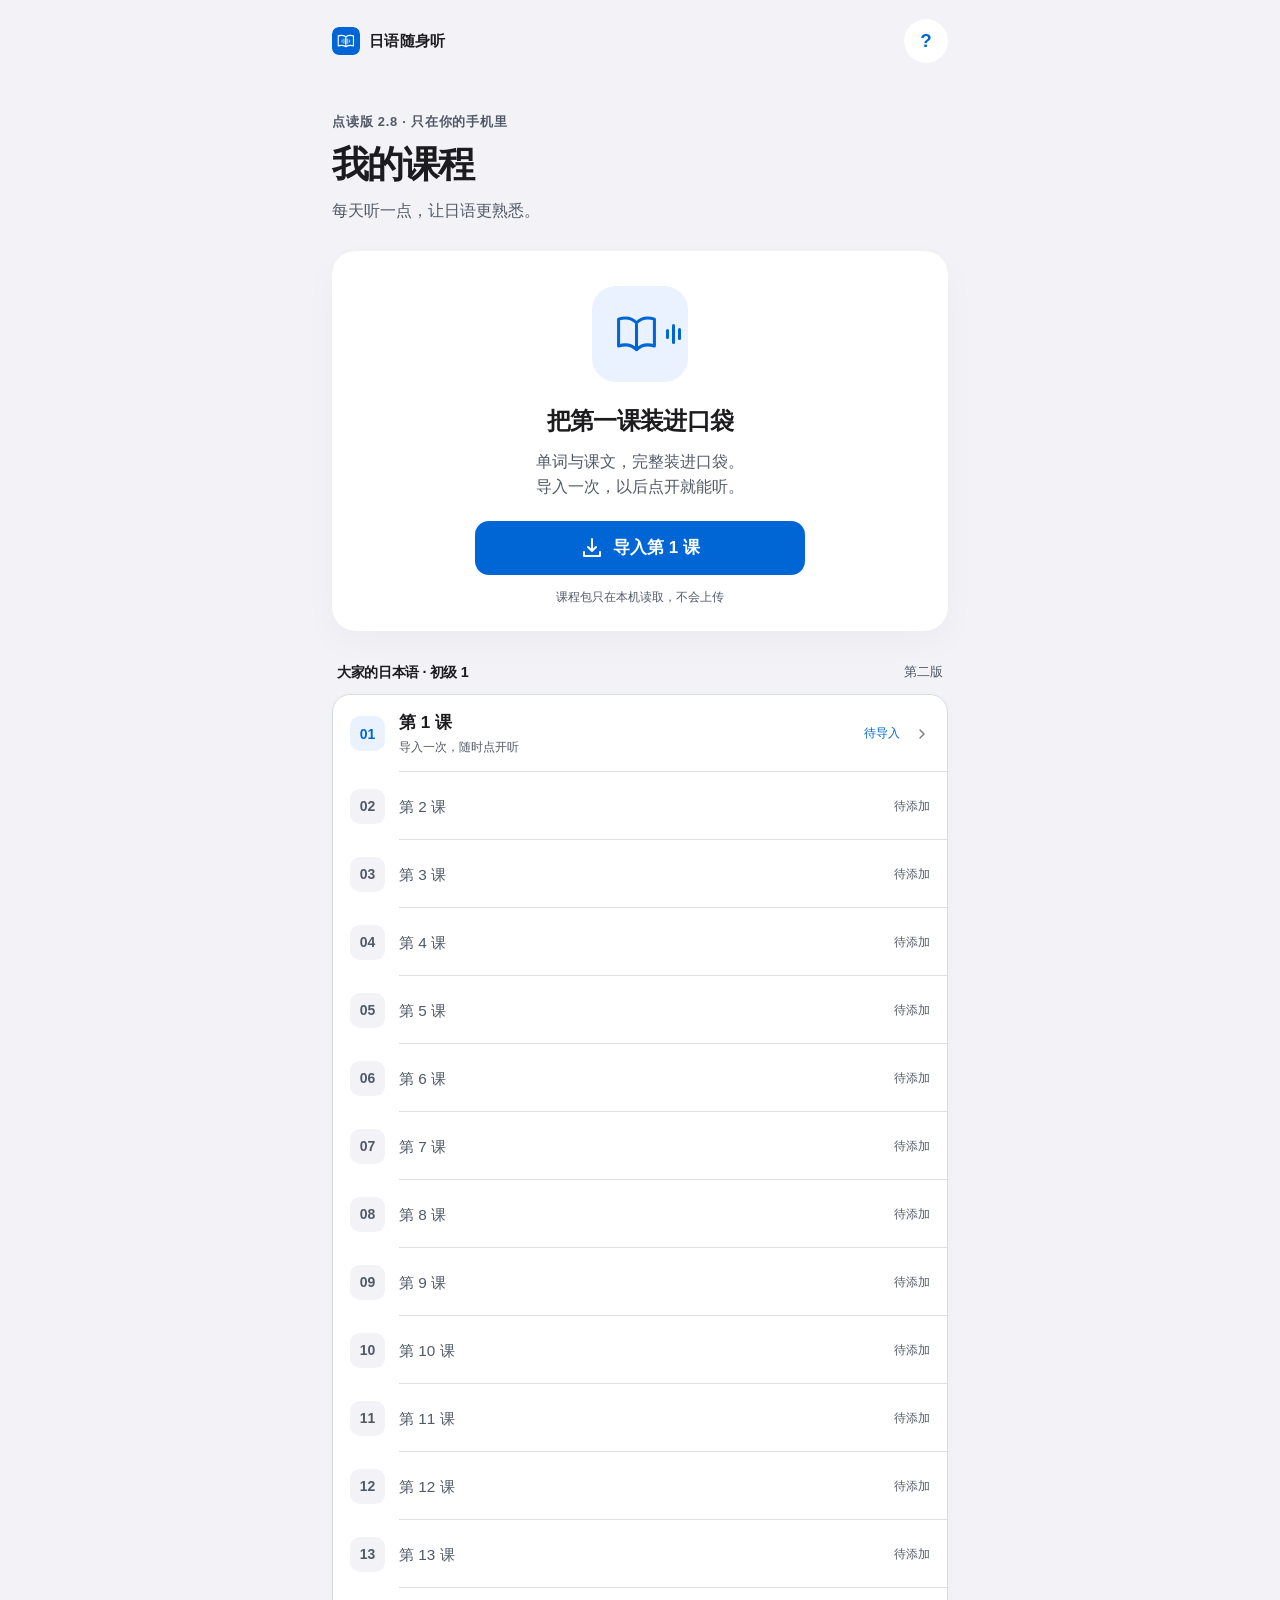
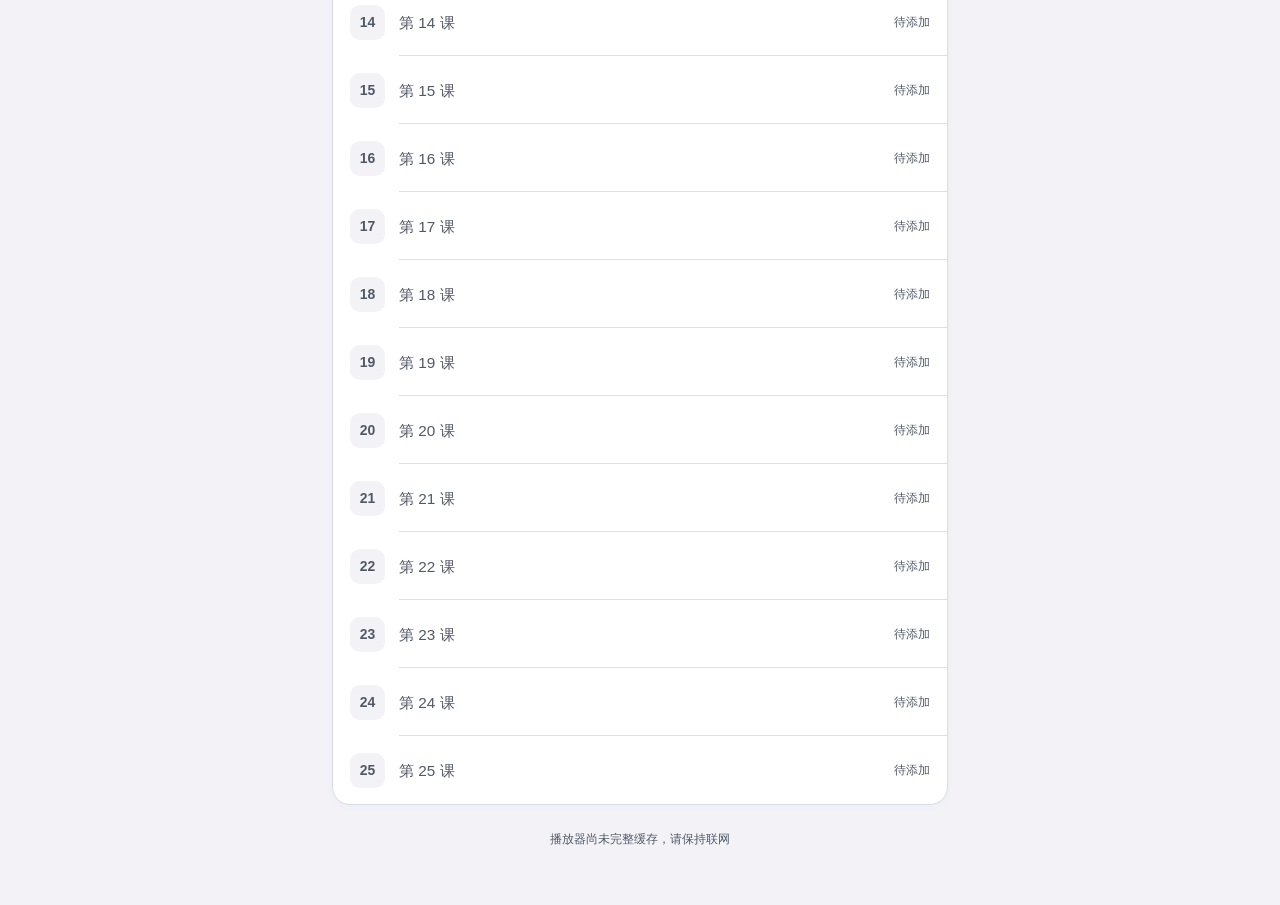
==== index.html @ 889b72f2 "Add files via upload" ====
<!doctype html>
<html lang="zh-CN">
<head>
  <meta charset="utf-8">
  <meta name="viewport" content="width=device-width, initial-scale=1, viewport-fit=cover">
  <meta name="theme-color" content="#f2f2f7" media="(prefers-color-scheme: light)">
  <meta name="theme-color" content="#000000" media="(prefers-color-scheme: dark)">
  <meta name="apple-mobile-web-app-capable" content="yes">
  <meta name="apple-mobile-web-app-status-bar-style" content="default">
  <meta name="apple-mobile-web-app-title" content="日语随身听">
  <meta name="description" content="把课程留在手机里。首次导入，此后离线听日语。">
  <meta name="color-scheme" content="light dark">
  <link rel="manifest" href="./manifest.webmanifest">
  <link rel="apple-touch-icon" href="./icons/apple-touch-icon.png">
  <link rel="icon" type="image/svg+xml" href="./icon.svg">
  <link rel="stylesheet" href="./app.css">
  <title>日语随身听</title>
</head>
<body>
  <svg class="icon-defs" aria-hidden="true" xmlns="http://www.w3.org/2000/svg">
    <symbol id="i-play" viewBox="0 0 24 24"><path d="M7 4.8c0-1 1-1.5 1.8-1l13 7.2c.8.5.8 1.5 0 2l-13 7.2c-.8.5-1.8 0-1.8-1z" fill="currentColor"/></symbol>
    <symbol id="i-pause" viewBox="0 0 24 24"><rect x="5" y="4" width="5" height="16" rx="1.5" fill="currentColor"/><rect x="14" y="4" width="5" height="16" rx="1.5" fill="currentColor"/></symbol>
    <symbol id="i-next" viewBox="0 0 24 24"><path d="m3 4 12 8L3 20z" fill="currentColor"/><rect x="17" y="4" width="4" height="16" rx="1" fill="currentColor"/></symbol>
    <symbol id="i-prev" viewBox="0 0 24 24"><path d="m21 4-12 8 12 8z" fill="currentColor"/><rect x="3" y="4" width="4" height="16" rx="1" fill="currentColor"/></symbol>
    <symbol id="i-back" viewBox="0 0 24 24"><path d="m14 5-7 7 7 7" fill="none" stroke="currentColor" stroke-width="2.5" stroke-linecap="round" stroke-linejoin="round"/></symbol>
    <symbol id="i-chevron" viewBox="0 0 24 24"><path d="m9 6 6 6-6 6" fill="none" stroke="currentColor" stroke-width="2" stroke-linecap="round" stroke-linejoin="round"/></symbol>
    <symbol id="i-import" viewBox="0 0 24 24"><path d="M12 3v12m-4-4 4 4 4-4M4 16v4h16v-4" fill="none" stroke="currentColor" stroke-width="2" stroke-linecap="round" stroke-linejoin="round"/></symbol>
    <symbol id="i-check" viewBox="0 0 24 24"><path d="m5 12 4 4L19 6" fill="none" stroke="currentColor" stroke-width="2.4" stroke-linecap="round" stroke-linejoin="round"/></symbol>
    <symbol id="i-book" viewBox="0 0 24 24"><path d="M12 6c-3-3-7-3-10-2v15c3-1 7-1 10 2 3-3 7-3 10-2V4c-3-1-7-1-10 2zM12 6v15" fill="none" stroke="currentColor" stroke-width="1.7" stroke-linecap="round" stroke-linejoin="round"/></symbol>
  </svg>
  <div class="app-shell">
    <header class="topbar">
      <button id="back-button" class="back-button" hidden><svg><use href="#i-back"/></svg><span>课程</span></button>
      <span id="brand" class="brand"><img src="./icon.svg" width="28" height="28" alt="">日语随身听</span>
      <span id="lesson-kicker" class="lesson-glass-title" hidden></span>
      <button id="help-button" class="help-button" aria-label="安装与使用说明">?</button>
    </header>
    <div id="notice" class="notice" role="status" aria-live="polite" hidden></div>
    <div id="error-box" class="error-box" role="alert" hidden><strong>暂时无法完成</strong><p id="error-message"></p><button id="dismiss-error" class="text-button">知道了</button></div>
    <section id="update-box" class="notice" role="status" aria-live="polite" hidden><strong>播放器有更新</strong><p id="update-message"></p><button id="apply-update" class="text-button">更新播放器</button><a class="text-button" href="/update/">检查更新 / 修复安装</a></section>
    <main>
      <section id="browser-setup" class="setup-card" aria-labelledby="setup-title" hidden>
        <p class="eyebrow">把播放器装到手机</p>
        <h1 id="setup-title">请在 Safari 中安装</h1>
        <p id="setup-message">复制安装网址，在 Safari 中打开后添加到主屏幕。</p>
        <label for="install-url" class="sr-only">正式安装网址</label>
        <input id="install-url" type="url" readonly autocapitalize="off" spellcheck="false">
        <button id="copy-install-url" class="primary-button" data-copy-install>复制安装网址</button>
        <p id="copy-status" class="help-note" role="status" aria-live="polite"></p>
        <ol class="install-steps">
          <li><strong>在 Safari 打开</strong><p>切换到手机的 Safari，把复制的网址粘贴到地址栏，打开网站。</p></li>
          <li><strong>添加到主屏幕</strong><p>点 Safari 的分享按钮，选择“添加到主屏幕”，开启“作为 Web App 打开”。</p></li>
          <li><strong>从新图标进入，再导入</strong><p>回到主屏幕，点“日语随身听”，然后选择第 1 课 ZIP。课程只保存在本机。</p></li>
        </ol>
      </section>
      <section id="library-view">
        <div class="page-heading"><p class="eyebrow">点读版 2.8 · 只在你的手机里</p><h1>我的课程</h1><p class="subtitle">每天听一点，让日语更熟悉。</p></div>
        <section id="welcome-card" class="welcome-card" aria-labelledby="welcome-title">
          <div class="welcome-art" aria-hidden="true"><svg><use href="#i-book"/></svg><span class="sound-line line-a"></span><span class="sound-line line-b"></span><span class="sound-line line-c"></span></div>
          <h2 id="welcome-title">把第一课装进口袋</h2>
          <p>单词与课文，完整装进口袋。<br>导入一次，以后点开就能听。</p>
          <button class="primary-button import-trigger"><svg><use href="#i-import"/></svg>导入第 1 课</button>
          <p class="quiet-note">课程包只在本机读取，不会上传</p>
        </section>
        <div class="section-heading"><h2>大家的日本语 · 初级 1</h2><span>第二版</span></div>
        <div id="lesson-list" class="grouped-list" aria-label="课程列表"></div>
        <button id="import-more" class="import-row import-trigger" hidden><svg><use href="#i-import"/></svg>导入课程包</button>
        <p class="library-footer" id="library-status">正在检查离线状态…</p>
      </section>
      <section id="lesson-view" hidden>
        <div class="lesson-heading"><h1 id="lesson-title" lang="ja"></h1></div>
        <div id="study-tabs" class="study-tabs" role="group" aria-label="学习内容"><button id="show-text" class="selected" aria-pressed="true">课文</button><button id="show-vocabulary" aria-pressed="false">单词</button></div>
        <section class="player-card" aria-label="音频播放器">
          <div class="player-heading"><h2 id="now-title">文型</h2><span id="track-count" class="meta-text"></span></div>
          <div class="player-details"><p class="track-detail" id="now-detail"></p><p class="local-status" id="lesson-status"><svg><use href="#i-check"/></svg><span>已存本机</span></p></div>
          <div class="seek-area"><label for="seek" class="sr-only">播放进度</label><input id="seek" type="range" min="0" max="100" value="0" step="0.1" aria-valuetext="0分0秒"><div class="time-row"><span id="elapsed">0:00</span><span id="duration">0:00</span></div></div>
          <div class="transport"><button id="previous" class="transport-button" aria-label="上一组音频"><svg><use href="#i-prev"/></svg></button><button id="play" class="play-button" aria-label="播放"><svg><use id="play-icon" href="#i-play"/></svg></button><button id="next" class="transport-button" aria-label="下一组音频"><svg><use href="#i-next"/></svg></button></div>
          <button id="play-all" class="play-all-button"><svg><use href="#i-play"/></svg>文型 → 例文 → 会话，连播一次</button>
          <div id="playback-modes" class="mode-group" role="group" aria-label="播放模式"><button id="mode-lesson" class="mode-button selected" aria-pressed="true">播放一次</button><button id="mode-single" class="mode-button" aria-pressed="false">当前循环</button><button id="mode-repeat" class="mode-button" aria-pressed="false">整课循环</button></div>
          <p id="playback-mode-hint" class="mode-hint" role="status">当前内容播完停止。</p>
        </section>
        <div id="text-panel">
        <div class="content-navigation"><div id="track-list" class="section-jumps" role="tablist" aria-label="课文分类"></div></div>
        <section class="lesson-text-section" aria-label="课文点读">
          <div class="section-heading conversation-heading"><span id="track-total" class="content-duration"></span><div class="heading-controls"><button id="furigana" class="furigana-toggle selected" aria-pressed="true" aria-label="汉字上方显示假名">假名</button><div class="text-switch" role="group" aria-label="课文显示方式"><button id="japanese-only" aria-pressed="false">日语</button><button id="bilingual" class="selected" aria-pressed="true">日中</button></div></div></div>
          <div id="learning-sections"></div>
        </section>
        </div>
        <section id="vocabulary-panel" aria-labelledby="vocabulary-title" hidden>
          <div class="section-heading vocabulary-heading"><div><h2 id="vocabulary-title">本课单词</h2><p id="vocabulary-count" class="section-caption"></p></div><div class="heading-controls"><button id="vocab-furigana" class="furigana-toggle selected" aria-pressed="true" aria-label="汉字上方显示假名">假名</button><div class="text-switch" role="group" aria-label="单词显示方式"><button id="vocab-japanese-only" aria-pressed="false">日语</button><button id="vocab-bilingual" class="selected" aria-pressed="true">日中</button></div></div></div>
          <p id="vocabulary-hint" class="text-note">点一行，只听这个词的官方原声。</p>
          <div id="vocabulary-update" class="vocabulary-update" hidden><p id="vocabulary-update-message"></p><button class="import-trigger import-row">重新选择课程包</button></div>
          <div id="vocabulary-list" class="sentence-list" aria-label="单词点读列表"></div>
        </section>
      </section>
    </main>
    <footer id="mini-player" class="mini-player" hidden><button id="mini-open" class="mini-open"><span class="mini-icon" aria-hidden="true"><svg><use href="#i-book"/></svg></span><span><strong id="mini-title"></strong><small id="mini-subtitle"></small></span></button><button id="mini-play" class="mini-play" aria-label="播放"><svg><use id="mini-play-icon" href="#i-play"/></svg></button></footer>
  </div>
  <dialog id="help-dialog"><div class="dialog-top"><h2>装进口袋，随时听</h2><button id="close-help" class="text-button">完成</button></div><ol class="install-steps"><li><strong>先添加到主屏幕</strong><p>在 Safari 的分享菜单里，选择“添加到主屏幕”，开启“作为 Web App 打开”。</p></li><li><strong>从主屏幕打开，再导入</strong><p>先把课程包 ZIP 保存到 iPhone“文件”，然后从本 App 选择它。课程只保存在这台设备上。</p></li><li><strong>确认“已可离线使用”</strong><p>完成后可断网播放。若清除网站数据或重新安装，请重新导入原课程包。</p></li></ol><p id="install-context" class="help-note"></p><p class="help-note">第一次播放请点播放键。完整音频支持系统播放控制；单词与单句点读建议保持 App 在前台。锁屏和耳机兼容性以手机实测为准。</p><p id="storage-note" class="help-note"></p><button class="primary-button import-trigger">选择课程包</button><a href="/update/" class="import-row">检查播放器更新 / 修复安装</a><p class="version-label">日语随身听 点读版 2.8 · 官方原声，本机播放</p></dialog>
  <input id="package-file" type="file" accept=".zip,application/zip,application/x-zip-compressed" hidden>
  <audio id="audio" preload="auto"></audio>
  <noscript>此播放器需要启用 JavaScript，才能在本机导入和播放课程。</noscript>
  <script type="module" src="./app.js"></script>
</body>
</html>
---- app.css ----
:root{color-scheme:light dark;--bg:#f2f2f7;--surface:#fff;--elevated:#fff;--text:#1c1c1e;--secondary:#606068;--line:#dedee5;--blue:#0066d6;--blue-soft:#eaf2ff;--success:#267445;--error:#b52424;--error-bg:#fff0ef;--muted:#76767e;--shadow:0 12px 34px #14264208;font-family:-apple-system,BlinkMacSystemFont,"SF Pro Text","Segoe UI","PingFang SC","Hiragino Sans",sans-serif;font-size:17px;-webkit-text-size-adjust:100%}
*{box-sizing:border-box}body{margin:0;background:var(--bg);color:var(--text)}button,input{font:inherit}button{color:inherit;cursor:pointer;-webkit-tap-highlight-color:transparent}button:disabled{cursor:default;opacity:.4}button:focus-visible,input:focus-visible{outline:3px solid var(--blue);outline-offset:4px}svg{width:24px;height:24px;display:block;flex-shrink:0}button{touch-action:manipulation}button svg{pointer-events:none}[hidden]{display:none!important}.icon-defs{position:absolute;width:0;height:0;overflow:hidden}.app-shell{max-width:680px;margin:auto;padding:env(safe-area-inset-top) 24px calc(30px + env(safe-area-inset-bottom));min-height:100dvh}.topbar{height:72px;display:flex;align-items:center;justify-content:space-between;gap:12px}.brand{display:flex;align-items:center;gap:9px;font-size:.9rem;font-weight:650;letter-spacing:.02em}.brand img{border-radius:7px}.help-button{width:44px;height:44px;border:0;border-radius:50%;font-size:1.1rem;font-weight:600;color:var(--blue);background:var(--surface)}.back-button{border:0;background:none;display:flex;align-items:center;margin-left:-13px;min-height:44px;color:var(--blue);padding:0 8px}.back-button svg{width:25px}.page-heading{padding:22px 0 27px}.eyebrow{margin:0 0 9px;font-size:.76rem;font-weight:650;letter-spacing:.06em;color:var(--secondary)}h1{font-size:2.18rem;font-weight:750;line-height:1.2;letter-spacing:-.045em;margin:0}h2{font-size:1.2rem;margin:0;font-weight:650;letter-spacing:-.025em}p{line-height:1.6}.subtitle{margin:12px 0 0;font-size:.94rem;color:var(--secondary)}.welcome-card{border-radius:24px;padding:28px 22px 19px;background:var(--surface);text-align:center;box-shadow:var(--shadow);margin-bottom:32px}.welcome-art{background:var(--blue-soft);color:var(--blue);border-radius:24px;width:96px;height:96px;margin:0 auto 23px;position:relative;display:flex;align-items:center;justify-content:center}.welcome-art svg{width:43px;height:43px;transform:translateX(-4px)}.sound-line{position:absolute;width:3px;border-radius:3px;background:var(--blue);right:15px;height:14px}.line-a{right:19px;height:10px}.line-b{right:13px;height:20px}.line-c{right:7px;height:12px}.welcome-card h2{font-size:1.4rem;letter-spacing:-.03em}.welcome-card>p{font-size:.92rem;color:var(--secondary);margin:12px 0 22px}.primary-button{border:0;border-radius:14px;min-height:54px;width:100%;background:var(--blue);color:#fff;padding:14px 18px;font-weight:650;display:flex;align-items:center;justify-content:center;gap:9px}.primary-button:active{filter:brightness(.92)}.welcome-card .quiet-note{font-size:.7rem;margin:13px 0 0}.section-heading{display:flex;align-items:center;justify-content:space-between;gap:12px;margin:29px 5px 12px}.section-heading h2{font-size:.85rem;font-weight:650}.section-heading>span{font-size:.74rem;color:var(--secondary);white-space:nowrap}.grouped-list{background:var(--surface);border-radius:18px;overflow:hidden}.lesson-row,.track-row{width:100%;border:0;background:transparent;display:flex;align-items:center;text-align:left;gap:14px;padding:16px 17px;position:relative;min-height:76px}.lesson-row:not(:last-child)::after,.track-row:not(:last-child)::after{content:"";position:absolute;bottom:0;left:66px;right:0;border-bottom:1px solid var(--line)}.lesson-number{width:35px;height:35px;border-radius:10px;background:var(--bg);color:var(--secondary);font-size:.82rem;font-variant-numeric:tabular-nums;display:flex;align-items:center;justify-content:center;font-weight:650;flex-shrink:0}.lesson-row.available .lesson-number{background:var(--blue-soft);color:var(--blue)}.row-text{display:flex;flex-direction:column;gap:4px;min-width:0;flex:1}.row-text strong{font-size:1rem;font-weight:600;line-height:1.4}.row-text small{font-size:.72rem;line-height:1.45;color:var(--secondary)}.row-end{font-size:.72rem;color:var(--secondary);white-space:nowrap;margin-left:auto}.lesson-row.available .row-end{color:var(--blue)}.lesson-row>svg{width:16px;height:20px;color:var(--muted)}.lesson-row.pending{opacity:1;color:var(--secondary);min-height:68px}.lesson-row.pending .row-text strong{font-size:.9rem;font-weight:450}.import-row{display:flex;align-items:center;justify-content:center;gap:8px;width:100%;border:0;min-height:54px;color:var(--blue);background:var(--surface);border-radius:16px;margin-top:18px;font-size:.94rem}.library-footer{font-size:.72rem;color:var(--secondary);text-align:center;margin:25px 10px}.lesson-heading{padding:22px 0 25px}.lesson-heading h1{font-size:2rem;letter-spacing:-.03em;overflow-wrap:anywhere}.lesson-heading .subtitle{font-size:.8rem}.player-card{padding:22px 23px 17px;border-radius:24px;background:var(--surface);box-shadow:var(--shadow)}.player-meta{display:flex;align-items:center;justify-content:space-between;gap:10px}.original-badge{font-size:.68rem;font-weight:650;letter-spacing:.04em;background:var(--blue-soft);color:var(--blue);padding:5px 9px;border-radius:7px}.meta-text{font-size:.72rem;color:var(--secondary);font-variant-numeric:tabular-nums}.player-card h2{margin-top:24px;font-size:1.65rem;letter-spacing:-.03em}.track-detail{font-size:.76rem;color:var(--secondary);margin:7px 0 23px;overflow-wrap:anywhere}.seek-area{margin:0 -2px}input[type=range]{-webkit-appearance:none;appearance:none;width:100%;height:44px;cursor:pointer;background:transparent;display:block;margin:0;--played:0%}input[type=range]::-webkit-slider-runnable-track{height:5px;border-radius:4px;background:linear-gradient(to right,var(--blue) var(--played),var(--line) var(--played))}input[type=range]::-moz-range-track{height:5px;border-radius:4px;background:var(--line)}input[type=range]::-webkit-slider-thumb{-webkit-appearance:none;background:var(--blue);height:17px;width:17px;border-radius:50%;margin-top:-6px;box-shadow:0 1px 3px #0002}input[type=range]::-moz-range-thumb{background:var(--blue);border:0;height:17px;width:17px;border-radius:50%}.time-row{display:flex;justify-content:space-between;margin-top:-4px;font-size:.72rem;color:var(--secondary);font-variant-numeric:tabular-nums}.transport{display:flex;align-items:center;justify-content:center;gap:34px;margin:18px 0 24px}.transport-button{height:54px;width:54px;display:flex;align-items:center;justify-content:center;border:0;background:transparent}.transport-button svg{width:25px;height:25px}.play-button{border:0;background:var(--blue);color:#fff;width:76px;height:76px;flex-shrink:0;border-radius:50%;display:flex;align-items:center;justify-content:center;box-shadow:0 6px 16px #0066d62b}.play-button svg{width:30px;height:30px}.play-button:active{transform:scale(.97)}.mode-group{display:flex;background:var(--bg);padding:3px;border-radius:12px;gap:3px}.mode-button{border:0;flex:1;min-height:44px;border-radius:9px;background:transparent;color:var(--secondary);font-size:.84rem;font-weight:550;padding:7px}.mode-button.selected{background:var(--elevated);color:var(--text);box-shadow:0 1px 4px #0000000f}.local-status{margin:14px 0 0;display:flex;align-items:center;justify-content:center;gap:5px;font-size:.68rem;color:var(--success)}.local-status svg{width:13px;height:13px}.track-row{min-height:78px;padding:16px}.track-row .track-mark{display:flex;align-items:center;justify-content:center;width:33px;height:33px;flex-shrink:0;color:var(--secondary);font-size:.82rem;font-variant-numeric:tabular-nums}.track-row .track-mark svg{width:17px;height:17px}.track-row.active{background:var(--blue-soft)}.track-row.active .row-text strong,.track-row.active .track-mark{color:var(--blue)}.track-row .row-end{font-variant-numeric:tabular-nums}.conversation-heading{margin-top:31px;margin-bottom:14px}.text-switch{display:flex;padding:3px;background:var(--line);border-radius:11px;gap:2px;flex-shrink:0}.text-switch button{min-height:44px;min-width:54px;padding:6px 12px;border-radius:8px;border:0;background:transparent;font-size:.77rem;color:var(--secondary);font-weight:600}.text-switch .selected{color:var(--text);background:var(--elevated);box-shadow:0 1px 4px #0001}.conversation-card{background:var(--surface);padding:7px 21px;border-radius:20px}.dialogue-line{padding:18px 0}.dialogue-line+.dialogue-line{border-top:1px solid var(--line)}.speaker{margin:0 0 8px;color:var(--secondary);font-size:.7rem;font-weight:600}.ja{font-size:1.16rem;line-height:1.85;letter-spacing:.02em;margin:0;overflow-wrap:anywhere;font-family:-apple-system,BlinkMacSystemFont,"Hiragino Sans","Yu Gothic",sans-serif}.zh{font-size:.85rem;line-height:1.65;color:var(--secondary);margin:8px 0 0;overflow-wrap:anywhere}.japanese-only .zh{display:none}.mini-player{position:sticky;bottom:calc(10px + env(safe-area-inset-bottom));display:flex;align-items:center;gap:9px;border-radius:20px;padding:7px 9px;margin-top:16px;background:var(--surface);box-shadow:0 5px 30px #0002;border:1px solid var(--line)}.mini-open{flex:1;min-width:0;display:flex;align-items:center;gap:12px;padding:5px;border:0;background:transparent;text-align:left;min-height:54px}.mini-icon{background:var(--blue-soft);color:var(--blue);display:flex;align-items:center;justify-content:center;border-radius:10px;width:43px;height:43px}.mini-icon svg{width:23px}.mini-open>span:last-child{display:flex;flex-direction:column;gap:4px;min-width:0}.mini-open strong{font-size:.84rem}.mini-open small{font-size:.7rem;color:var(--secondary)}.mini-play{width:49px;height:49px;background:transparent;border:0;display:flex;align-items:center;justify-content:center}.mini-play svg{width:24px;height:24px}.notice,.error-box{border-radius:14px;padding:14px 16px;font-size:.85rem;margin:6px 0 12px;overflow-wrap:anywhere}.notice{background:var(--blue-soft);color:var(--blue)}.error-box{background:var(--error-bg);color:var(--error)}.error-box p{margin:8px 0}.text-button{border:0;background:none;min-height:44px;min-width:44px;font-weight:600;color:var(--blue);padding:9px}.error-box .text-button{color:var(--error);padding-left:0}dialog{color:var(--text);background:var(--surface);border:0;border-radius:24px;max-width:520px;width:calc(100% - 30px);padding:23px;max-height:85dvh;overflow:auto;box-shadow:0 20px 80px #0004}dialog::backdrop{background:#0006}.dialog-top{display:flex;align-items:center;justify-content:space-between;gap:12px}.dialog-top h2{font-size:1.2rem}.install-steps{padding-left:24px;margin-top:22px}.install-steps li{padding-left:7px;margin:0 0 23px}.install-steps strong{font-size:.97rem}.install-steps p{color:var(--secondary);font-size:.85rem;margin:8px 0}.help-note{font-size:.78rem;color:var(--secondary)}.version-label{font-size:.65rem;text-align:center;color:var(--secondary);margin:17px 0 0}.sr-only{position:absolute;width:1px;height:1px;margin:-1px;padding:0;overflow:hidden;clip:rect(0,0,0,0);white-space:nowrap;border:0}
@media(min-width:700px){.app-shell{padding-left:35px;padding-right:35px}.topbar{height:82px}.page-heading{padding-top:30px}.welcome-card{padding:35px 42px 24px}.welcome-card .primary-button{max-width:330px;margin:auto}.player-card{padding:28px 36px 19px}.transport{gap:50px}.conversation-card{padding:10px 28px}}
@media(max-width:359px){.app-shell{padding-left:16px;padding-right:16px}h1{font-size:1.95rem}.player-card{padding-left:18px;padding-right:18px}.transport{gap:22px}.section-heading{gap:8px}.section-heading h2{font-size:.78rem}.text-switch button{min-width:46px;padding:6px 9px}}
@media(prefers-color-scheme:dark){:root{--bg:#000;--surface:#1c1c1e;--elevated:#3a3a3c;--text:#f5f5f7;--secondary:#aaaab3;--line:#38383c;--blue:#69b1ff;--blue-soft:#142b45;--success:#82c99a;--error:#ffb4ad;--error-bg:#421f20;--muted:#9b9ba3;--shadow:none}.primary-button,.play-button{background:#0a6bda;color:#fff}.help-button{background:#1c1c1e}.text-switch{background:#242426}}
@media(prefers-reduced-motion:no-preference){button{transition:background-color .15s,transform .12s}.lesson-row.available:active,.track-row:active{filter:brightness(.96)}}
@media(prefers-contrast:more){:root{--secondary:#444;--line:#999} @media(prefers-color-scheme:dark){:root{--secondary:#d0d0d5;--line:#888}}}
.setup-card{background:var(--surface);border-radius:24px;padding:25px;margin:12px 0 24px}.setup-card h1{font-size:1.7rem;margin:12px 0}.setup-card>p:not(.eyebrow){color:var(--secondary)}.setup-card input{display:block;width:100%;min-height:48px;border:1px solid var(--line);border-radius:12px;background:var(--bg);color:var(--text);font-size:16px;padding:12px;margin:18px 0 12px}.setup-card .install-steps{margin-bottom:0}.setup-card .install-steps li:last-child{margin-bottom:0}

/* Lesson groups keep the original quiet, high-contrast Apple-style surfaces. */
.play-all-button{width:100%;min-height:48px;border:1px solid var(--line);border-radius:12px;padding:11px 12px;margin:0 0 12px;display:flex;align-items:center;justify-content:center;gap:8px;background:var(--blue-soft);color:var(--blue);font-size:.82rem;font-weight:650;line-height:1.45}.play-all-button svg{width:17px;height:17px}.play-all-button.active{border-color:var(--blue)}.section-caption{font-size:.72rem;font-weight:400;line-height:1.5;color:var(--secondary);margin:6px 0 0}.text-note{font-size:.72rem;color:var(--secondary);margin:0 5px 19px;line-height:1.6}.learning-group{margin:0 0 27px}.group-heading{display:flex;align-items:center;justify-content:space-between;gap:12px;padding:0 5px;margin-bottom:12px}.group-title .eyebrow{font-size:.66rem;margin:0 0 5px;letter-spacing:.04em;font-variant-numeric:tabular-nums}.group-title h2{font-size:1.18rem}.group-play{display:flex;align-items:center;justify-content:center;gap:6px;min-width:104px;min-height:44px;padding:10px 12px;flex-shrink:0;border:0;border-radius:12px;background:var(--blue-soft);color:var(--blue);font-size:.77rem;font-weight:650}.group-play svg{width:14px;height:14px}.group-play.active{box-shadow:inset 0 0 0 1px var(--blue)}.sentence-list{background:var(--surface);border-radius:20px;overflow:hidden}.sentence-row{border:0;border-radius:0;position:relative;display:flex;align-items:flex-start;text-align:left;width:100%;min-height:64px;gap:12px;padding:19px 16px;background:transparent;color:var(--text)}.sentence-row+.sentence-row::before{position:absolute;content:"";top:0;left:49px;right:0;height:1px;background:var(--line)}.sentence-mark{color:var(--secondary);font-size:.66rem;line-height:2.3;min-width:20px;font-variant-numeric:tabular-nums;font-weight:550}.sentence-content{min-width:0;flex:1}.sentence-row .ja,.sentence-row .zh,.sentence-row .speaker{display:block}.sentence-row .ja{font-size:1.08rem;line-height:1.85}.sentence-row .speaker{font-size:.68rem;margin-bottom:4px}.sentence-row>svg{width:13px;height:13px;color:var(--blue);margin-top:10px;flex-shrink:0;opacity:.75}.sentence-row.current-sentence{background:var(--blue-soft)}.sentence-row.current-sentence .sentence-mark{color:var(--blue);font-weight:700}.sentence-row.current-sentence .ja{color:var(--blue)}.japanese-only .zh{display:none}.mode-button{line-height:1.4}.learning-group:target{scroll-margin-top:20px}
@media(max-width:359px){.sentence-row{gap:8px;padding:17px 12px}.sentence-row .ja{font-size:1rem}.sentence-row>svg{width:11px}.group-play{min-width:94px;padding:10px}.play-all-button{font-size:.76rem}}
@media(prefers-reduced-motion:no-preference){.sentence-row:active,.group-play:active,.play-all-button:active{filter:brightness(.96)}}
@media(prefers-contrast:more){.sentence-row.current-sentence{box-shadow:inset 3px 0 var(--blue)}}

/* Bring the first study sentence onto the first phone screen. */
.lesson-heading{padding:12px 0 18px}.lesson-heading h1{font-size:1.7rem}.lesson-heading .subtitle{margin-top:8px;font-size:.74rem}.player-card{padding:17px 20px 13px}.player-card h2{margin-top:12px;font-size:1.25rem}.track-detail{margin:5px 0 6px;font-size:.71rem}.transport{gap:30px;margin:8px 0 12px}.play-button{width:60px;height:60px}.play-button svg{width:25px;height:25px}.transport-button{width:48px;height:48px}.play-all-button{min-height:44px;padding:9px 10px;font-size:.77rem;margin-bottom:9px}.local-status{margin-top:10px}.content-navigation{margin:18px 0 0}.content-duration{display:block;text-align:right;color:var(--secondary);font-size:.68rem;margin:0 5px 8px;font-variant-numeric:tabular-nums}.section-jumps{display:flex;gap:7px}.section-jump{min-height:44px;flex:1;display:flex;align-items:center;justify-content:center;gap:7px;border:1px solid var(--line);border-radius:12px;background:var(--surface);color:var(--secondary);padding:7px;font-size:.8rem}.section-jump strong{font-weight:600}.section-jump .track-mark{min-width:17px;display:flex;justify-content:center;align-items:center;font-size:.64rem;font-variant-numeric:tabular-nums}.section-jump .track-mark svg{width:13px;height:13px}.section-jump.active{color:var(--blue);background:var(--blue-soft);border-color:var(--blue)}.conversation-heading{margin-top:23px}.text-note{margin-bottom:16px}.line-note{display:block;margin-top:9px;font-size:.79rem;color:var(--secondary);line-height:1.7;padding-left:10px;border-left:2px solid var(--line);overflow-wrap:anywhere}.learning-group{scroll-margin-top:20px}

.study-tabs{display:flex;gap:3px;background:var(--line);padding:3px;border-radius:13px;margin-top:20px}.study-tabs button{flex:1;min-height:44px;border:0;border-radius:10px;background:transparent;color:var(--secondary);padding:9px 14px;font-size:.9rem;font-weight:650}.study-tabs button.selected{background:var(--surface);color:var(--text);box-shadow:0 1px 4px #0001}.vocabulary-heading{margin-top:24px}.vocabulary-update{border-radius:16px;background:var(--surface);padding:17px;margin-bottom:16px}.vocabulary-update p{margin:0;color:var(--secondary);font-size:.87rem;line-height:1.7}.vocabulary-update .import-row{margin-top:12px;background:var(--blue-soft);font-weight:600}.vocabulary-row{align-items:center;min-height:88px}.vocabulary-row .sentence-mark{align-self:flex-start}.word-ja,.word-reading,.word-zh{display:block;overflow-wrap:anywhere}.word-ja{font-size:1.16rem;line-height:1.6;font-weight:550;font-family:-apple-system,BlinkMacSystemFont,"Hiragino Sans","Yu Gothic",sans-serif}.word-reading{font-size:.84rem;line-height:1.65;color:var(--secondary);margin-top:3px}.word-zh{font-size:.88rem;line-height:1.65;color:var(--secondary);margin-top:6px}.word-status{font-size:.68rem;color:var(--secondary);max-width:3.5em;line-height:1.5;flex-shrink:0}.vocabulary-row:disabled{opacity:1;cursor:default}.vocabulary-row:disabled>svg{display:none}.vocabulary-row.current-sentence .word-ja{color:var(--blue)}.vocabulary-japanese-only .word-zh{display:none}.vocabulary-row>svg{margin-top:0}.vocabulary-heading .section-caption{font-size:.68rem}.vocabulary-heading h2{font-size:.98rem}
.mode-hint{font-size:.68rem;line-height:1.5;color:var(--secondary);margin:9px 2px 0;text-align:center}.mode-group .mode-button{min-width:0;font-size:.78rem;padding:7px 4px}

/* 2.7: a clear course landmark, quiet controls, and an opaque reading layer. */
:root {
  --secondary: #515967;
  --page-inset: clamp(16px, 5.5vw, 32px);
  --topbar-side-min: calc(2rem + 32px);
  --control-solid: #fff;
  --control-glass: rgba(255, 255, 255, .92);
  --control-edge: #d4dce7;
  --control-glint: rgba(255, 255, 255, .7);
  --control-shadow: 0 8px 24px rgba(22, 42, 68, .06);
  --lesson-solid: #e9f2ff;
  --lesson-glass: rgba(233, 242, 255, .92);
  --lesson-wash-start: rgba(215, 232, 255, .96);
  --lesson-wash-end: rgba(176, 207, 248, .93);
  --lesson-gloss: rgba(255, 255, 255, .4);
  --lesson-edge: #94b5e1;
  --lesson-ink: #124f9c;
  --lesson-ambient: rgba(56, 130, 226, .12);
}

.app-shell {
  padding-inline-start: max(var(--page-inset), env(safe-area-inset-left));
  padding-inline-end: max(var(--page-inset), env(safe-area-inset-right));
}
.topbar {
  height: auto;
  min-height: 72px;
  padding-block: 10px;
}
.topbar.lesson-open {
  display: grid;
  grid-template-columns: minmax(var(--topbar-side-min), 1fr) minmax(0, auto) minmax(var(--topbar-side-min), 1fr);
  align-items: center;
  column-gap: clamp(8px, 2.5vw, 16px);
  min-height: 84px;
}
.topbar.lesson-open #back-button {
  grid-column: 1;
  justify-self: start;
  margin: 0;
  padding-inline: 0 5px;
  min-width: 44px;
  min-height: 44px;
}
.topbar.lesson-open #help-button {
  grid-column: 3;
  justify-self: end;
  min-width: 44px;
  min-height: 44px;
}
#lesson-kicker.lesson-glass-title {
  grid-column: 2;
  justify-self: center;
  display: block;
  width: fit-content;
  max-width: 100%;
  min-width: 0;
  min-height: 52px;
  margin: 0;
  padding: .38rem .75rem;
  border: 1px solid var(--lesson-edge);
  border-radius: 18px;
  background: linear-gradient(180deg, var(--lesson-gloss), transparent 65%),
    linear-gradient(125deg, var(--lesson-wash-start), var(--lesson-wash-end)), var(--lesson-solid);
  color: var(--lesson-ink);
  box-shadow: inset 0 1px 0 var(--control-glint), 0 5px 15px rgba(24, 73, 133, .08);
  font-size: clamp(1.35rem, 5.9vw, 1.7rem);
  font-weight: 750;
  line-height: 1.35;
  letter-spacing: -.025em;
  text-align: center;
  overflow-wrap: anywhere;
}
.lesson-heading { padding: 8px 2px 13px; }
.lesson-heading h1 {
  font-size: clamp(1.18rem, 3.6vw, 1.38rem);
  font-weight: 650;
  line-height: 1.5;
  letter-spacing: -.015em;
}
.lesson-heading .subtitle { font-size: .8rem; line-height: 1.6; }
#lesson-view { position: relative; isolation: isolate; }
#lesson-view::before {
  content: "";
  position: absolute;
  z-index: -1;
  pointer-events: none;
  inset: -16px calc(-1 * var(--page-inset)) auto;
  height: 36rem;
  max-height: 100%;
  background: radial-gradient(ellipse at 50% 26%, var(--lesson-ambient), transparent 72%);
}

/* The reading lists stay solid; only the functional player surfaces blur. */
.grouped-list, .sentence-list {
  background: var(--surface);
  border: 1px solid var(--control-edge);
  box-shadow: 0 2px 8px rgba(22, 42, 68, .025);
}
.player-card, .mini-player {
  border: 1px solid var(--control-edge);
  background: var(--control-solid);
  box-shadow: inset 0 1px 0 var(--control-glint), var(--control-shadow);
}
.player-card { border-radius: 22px; padding: 17px 20px 14px; }
.player-card h2 { font-size: 1.2rem; line-height: 1.45; }
.player-heading, .player-details {
  display: flex;
  align-items: baseline;
  justify-content: space-between;
  flex-wrap: wrap;
  gap: 4px 12px;
}
.player-heading h2 { margin: 0; min-width: 0; overflow-wrap: anywhere; }
.player-details { margin: 5px 0 7px; }
.player-details .track-detail, .player-details .local-status { margin: 0; }
.track-detail { font-size: .78rem; line-height: 1.6; }
.transport { gap: clamp(16px, 7vw, 36px); }
.transport-button, .help-button, .mini-play { flex-shrink: 0; }
.mini-open strong, .mini-open small { overflow-wrap: anywhere; }
.mini-play { min-width: 49px; min-height: 49px; }
.study-tabs { margin-top: 4px; margin-bottom: 17px; }
.study-tabs button { min-width: 0; line-height: 1.45; }
.mode-button { overflow-wrap: anywhere; }
.mode-group .mode-button { font-size: .82rem; line-height: 1.5; }
.mode-hint { font-size: .74rem; line-height: 1.65; }
.local-status { font-size: .72rem; line-height: 1.5; flex-wrap: wrap; }

.content-navigation { margin: 18px 0 0; }
.content-duration { font-size: .74rem; line-height: 1.5; margin-bottom: 9px; }
#track-list {
  display: grid;
  grid-template-columns: repeat(3, minmax(0, 1fr));
  gap: 7px;
}
#track-list .section-jump {
  min-width: 0;
  min-height: 48px;
  height: auto;
  padding: 10px 6px;
  display: flex;
  flex-wrap: wrap;
  align-content: center;
  align-items: center;
  justify-content: center;
  gap: 3px 7px;
  border: 1px solid var(--control-edge);
  border-radius: 13px;
  background: var(--control-solid);
  color: var(--secondary);
  box-shadow: none;
  font-size: .88rem;
  line-height: 1.5;
}
#track-list .section-jump strong {
  min-width: 0;
  font-weight: 600;
  overflow-wrap: anywhere;
}
#track-list .section-jump .track-mark {
  display: inline-flex;
  align-items: center;
  justify-content: center;
  flex: 0 0 22px;
  min-width: 22px;
  min-height: 22px;
  border: 1px solid transparent;
  border-radius: 50%;
  font-size: .7rem;
  line-height: 1;
}
/* Browsing selection has a filled frame and underline, independent of audio. */
#track-list .section-jump.selected {
  background: var(--lesson-solid);
  color: var(--lesson-ink);
  border-color: var(--lesson-edge);
  box-shadow: inset 0 -3px 0 var(--lesson-ink);
}
#track-list .section-jump.selected strong { font-weight: 750; }
/* Audio ownership has its own circular play/pause marker, even on another tab. */
#track-list .section-jump.active .track-mark {
  color: var(--lesson-ink);
  background: var(--lesson-solid);
  border-color: var(--lesson-ink);
}
#track-list .section-jump.active:not(.selected) {
  background: var(--control-solid);
  color: var(--text);
  border-color: var(--control-edge);
  box-shadow: none;
}
#track-list .section-jump:focus-visible {
  outline: 3px solid var(--lesson-ink);
  outline-offset: 3px;
}
.section-heading, .group-heading { flex-wrap: wrap; }
.section-heading { row-gap: 10px; }
.conversation-heading { margin-top: 21px; }
.group-heading { row-gap: 10px; }
.group-title h2 { line-height: 1.5; }
.group-play { max-width: 100%; line-height: 1.5; }
.sentence-row { padding-block: 18px; }
.sentence-mark { flex-shrink: 0; }
.sentence-row .ja { line-height: 1.8; }
.sentence-row .zh, .word-zh { font-size: .91rem; line-height: 1.75; }
.word-reading { font-size: .87rem; }
.word-status { font-size: .74rem; }
.text-note, .section-caption { line-height: 1.65; }
.lesson-row { flex-wrap: wrap; }
.lesson-row .row-text { flex-basis: 120px; }
.lesson-row .row-end { white-space: normal; }
.learning-group { scroll-margin-top: 16px; }

.player-card, #lesson-view, #track-list, #learning-sections {
  touch-action: pan-y pinch-zoom;
}
/* The range keeps native pointer/touch dragging, separate from swipe-to-browse. */
#seek { touch-action: none; }

@supports ((backdrop-filter: blur(1px)) or (-webkit-backdrop-filter: blur(1px))) {
  #lesson-kicker.lesson-glass-title {
    background-color: transparent;
    -webkit-backdrop-filter: blur(18px) saturate(1.15);
    backdrop-filter: blur(18px) saturate(1.15);
  }
  .player-card, .mini-player {
    background: var(--control-glass);
    -webkit-backdrop-filter: blur(18px) saturate(1.08);
    backdrop-filter: blur(18px) saturate(1.08);
  }
}
@media (max-width: 359px) {
  :root { --topbar-side-min: calc(1.64rem + 29px); }
  .topbar.lesson-open { column-gap: 6px; }
  .topbar.lesson-open #back-button { font-size: .82rem; padding-inline-end: 2px; }
  #lesson-kicker.lesson-glass-title { font-size: 1.3rem; padding-inline: .45rem; border-radius: 15px; }
  .player-card { padding-inline: 14px; }
  #track-list { gap: 5px; }
  #track-list .section-jump { padding-inline: 4px; gap: 3px 4px; }
  .sentence-row { padding-inline: 12px; gap: 8px; }
}
@media (min-width: 700px) {
  .topbar { min-height: 82px; }
  .topbar.lesson-open { min-height: 92px; }
  .player-card { padding-inline: 28px; }
}
@media (prefers-color-scheme: dark) {
  :root {
    --secondary: #bbc2ce;
    --control-solid: #1c1c1e;
    --control-glass: rgba(28, 28, 30, .94);
    --control-edge: #454d5b;
    --control-glint: rgba(255, 255, 255, .045);
    --control-shadow: 0 8px 24px rgba(0, 0, 0, .18);
    --lesson-solid: #173350;
    --lesson-glass: rgba(23, 51, 80, .95);
    --lesson-wash-start: rgba(29, 75, 122, .96);
    --lesson-wash-end: rgba(19, 47, 81, .95);
    --lesson-gloss: rgba(178, 215, 255, .13);
    --lesson-edge: #6585ac;
    --lesson-ink: #bfdaff;
    --lesson-ambient: rgba(47, 111, 197, .16);
  }
}
@media (prefers-contrast: more), (prefers-reduced-transparency: reduce) {
  #lesson-view::before { display: none; }
  #lesson-kicker.lesson-glass-title {
    background: var(--lesson-solid);
    -webkit-backdrop-filter: none;
    backdrop-filter: none;
    box-shadow: none;
  }
  .player-card, .mini-player {
    background: var(--control-solid);
    -webkit-backdrop-filter: none;
    backdrop-filter: none;
    box-shadow: none;
  }
}
@media (prefers-contrast: more) {
  :root { --control-edge: #717986; --lesson-edge: #124f9c; }
  #track-list .section-jump { border-width: 2px; }
  #lesson-kicker.lesson-glass-title { border-width: 2px; }
  .sentence-row.current-sentence { box-shadow: inset 4px 0 var(--blue); }
  @media (prefers-color-scheme: dark) {
    :root { --control-edge: #9da8b9; --lesson-edge: #bfdaff; }
  }
}
@media (prefers-reduced-motion: reduce) {
  button, input { transition: none; }
  .play-button:active { transform: none; }
}
/* Grid/flex declarations must never resurrect an inactive study panel or group. */
[hidden] { display: none !important; }
/* 2.8 假名注音：汉字上方逐字标注，可用「假名」开关隐藏（隐藏时单词下方的读音行一并隐藏，便于自测）。 */
.heading-controls { display: flex; align-items: center; gap: 8px; flex-shrink: 0; }
.furigana-toggle { min-height: 44px; min-width: 54px; padding: 6px 12px; border: 0; border-radius: 11px; background: var(--line); color: var(--secondary); font-size: .77rem; font-weight: 600; line-height: 1.5; }
.furigana-toggle.selected { background: var(--blue-soft); color: var(--blue); box-shadow: inset 0 0 0 1px var(--blue); }
rt { font-size: .5em; font-weight: 400; letter-spacing: 0; line-height: 1; color: var(--secondary); }
.sentence-row .ja.has-ruby { line-height: 2.15; }
.word-ja.has-ruby { line-height: 2.05; }
.sentence-row.current-sentence rt, .vocabulary-row.current-sentence rt { color: var(--blue); }
.furigana-off rt { display: none; }
.furigana-off .sentence-row .ja.has-ruby { line-height: 1.8; }
.furigana-off .word-ja.has-ruby { line-height: 1.6; }
.furigana-off .word-reading { display: none; }
@media (max-width: 359px) { .heading-controls { gap: 5px; } .furigana-toggle { min-width: 46px; padding: 6px 9px; } }
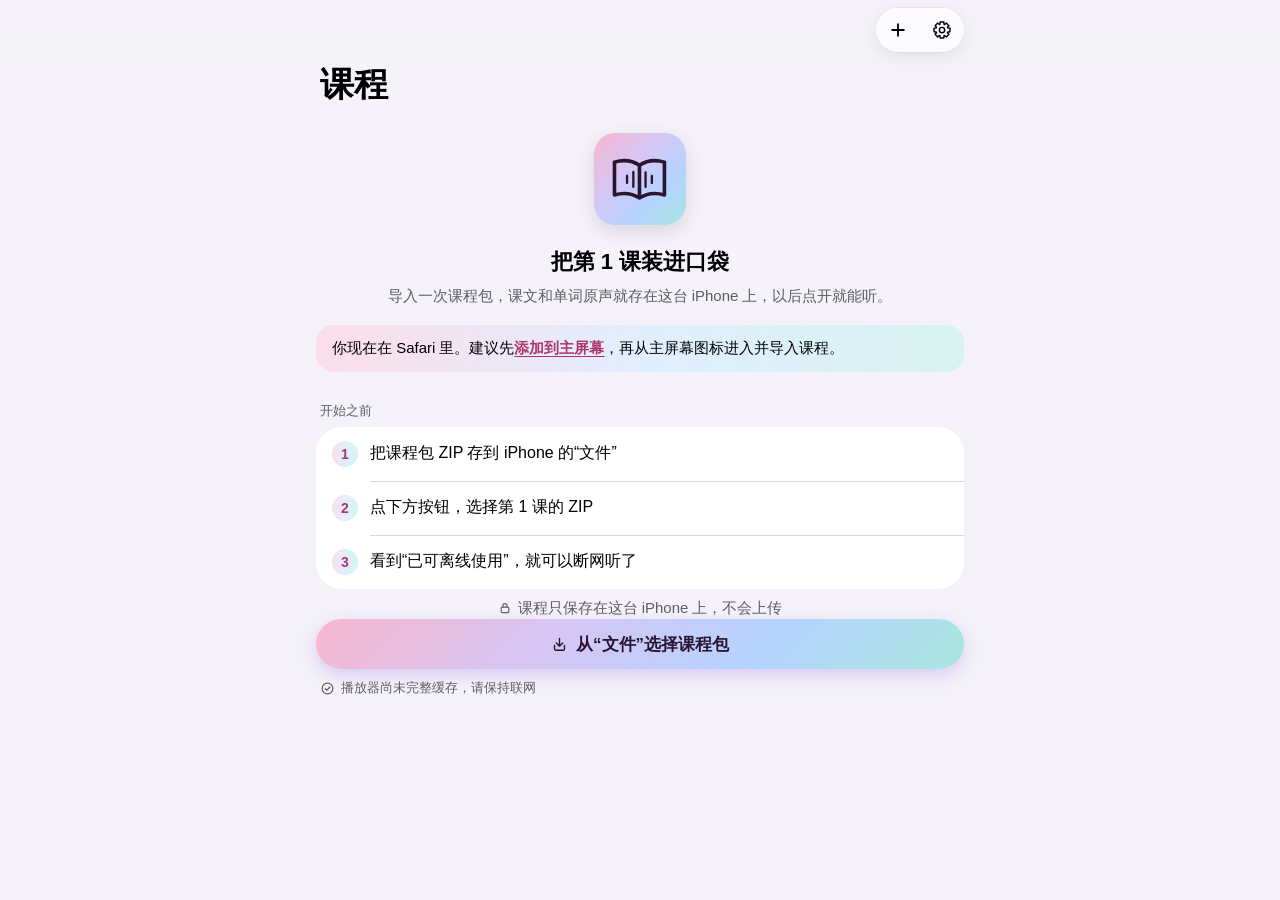
==== commit 7d6480b2: "播放器 3.0.0：界面重做（樱色晨雾）" ====
--- a/index.html
+++ b/index.html
@@ -1,105 +1,280 @@
-<!doctype html>
-<html lang="zh-CN">
-<head>
-  <meta charset="utf-8">
-  <meta name="viewport" content="width=device-width, initial-scale=1, viewport-fit=cover">
-  <meta name="theme-color" content="#f2f2f7" media="(prefers-color-scheme: light)">
-  <meta name="theme-color" content="#000000" media="(prefers-color-scheme: dark)">
-  <meta name="apple-mobile-web-app-capable" content="yes">
-  <meta name="apple-mobile-web-app-status-bar-style" content="default">
-  <meta name="apple-mobile-web-app-title" content="日语随身听">
-  <meta name="description" content="把课程留在手机里。首次导入，此后离线听日语。">
-  <meta name="color-scheme" content="light dark">
-  <link rel="manifest" href="./manifest.webmanifest">
-  <link rel="apple-touch-icon" href="./icons/apple-touch-icon.png">
-  <link rel="icon" type="image/svg+xml" href="./icon.svg">
-  <link rel="stylesheet" href="./app.css">
-  <title>日语随身听</title>
-</head>
-<body>
-  <svg class="icon-defs" aria-hidden="true" xmlns="http://www.w3.org/2000/svg">
-    <symbol id="i-play" viewBox="0 0 24 24"><path d="M7 4.8c0-1 1-1.5 1.8-1l13 7.2c.8.5.8 1.5 0 2l-13 7.2c-.8.5-1.8 0-1.8-1z" fill="currentColor"/></symbol>
-    <symbol id="i-pause" viewBox="0 0 24 24"><rect x="5" y="4" width="5" height="16" rx="1.5" fill="currentColor"/><rect x="14" y="4" width="5" height="16" rx="1.5" fill="currentColor"/></symbol>
-    <symbol id="i-next" viewBox="0 0 24 24"><path d="m3 4 12 8L3 20z" fill="currentColor"/><rect x="17" y="4" width="4" height="16" rx="1" fill="currentColor"/></symbol>
-    <symbol id="i-prev" viewBox="0 0 24 24"><path d="m21 4-12 8 12 8z" fill="currentColor"/><rect x="3" y="4" width="4" height="16" rx="1" fill="currentColor"/></symbol>
-    <symbol id="i-back" viewBox="0 0 24 24"><path d="m14 5-7 7 7 7" fill="none" stroke="currentColor" stroke-width="2.5" stroke-linecap="round" stroke-linejoin="round"/></symbol>
-    <symbol id="i-chevron" viewBox="0 0 24 24"><path d="m9 6 6 6-6 6" fill="none" stroke="currentColor" stroke-width="2" stroke-linecap="round" stroke-linejoin="round"/></symbol>
-    <symbol id="i-import" viewBox="0 0 24 24"><path d="M12 3v12m-4-4 4 4 4-4M4 16v4h16v-4" fill="none" stroke="currentColor" stroke-width="2" stroke-linecap="round" stroke-linejoin="round"/></symbol>
-    <symbol id="i-check" viewBox="0 0 24 24"><path d="m5 12 4 4L19 6" fill="none" stroke="currentColor" stroke-width="2.4" stroke-linecap="round" stroke-linejoin="round"/></symbol>
-    <symbol id="i-book" viewBox="0 0 24 24"><path d="M12 6c-3-3-7-3-10-2v15c3-1 7-1 10 2 3-3 7-3 10-2V4c-3-1-7-1-10 2zM12 6v15" fill="none" stroke="currentColor" stroke-width="1.7" stroke-linecap="round" stroke-linejoin="round"/></symbol>
-  </svg>
-  <div class="app-shell">
-    <header class="topbar">
-      <button id="back-button" class="back-button" hidden><svg><use href="#i-back"/></svg><span>课程</span></button>
-      <span id="brand" class="brand"><img src="./icon.svg" width="28" height="28" alt="">日语随身听</span>
-      <span id="lesson-kicker" class="lesson-glass-title" hidden></span>
-      <button id="help-button" class="help-button" aria-label="安装与使用说明">?</button>
-    </header>
-    <div id="notice" class="notice" role="status" aria-live="polite" hidden></div>
-    <div id="error-box" class="error-box" role="alert" hidden><strong>暂时无法完成</strong><p id="error-message"></p><button id="dismiss-error" class="text-button">知道了</button></div>
-    <section id="update-box" class="notice" role="status" aria-live="polite" hidden><strong>播放器有更新</strong><p id="update-message"></p><button id="apply-update" class="text-button">更新播放器</button><a class="text-button" href="/update/">检查更新 / 修复安装</a></section>
-    <main>
-      <section id="browser-setup" class="setup-card" aria-labelledby="setup-title" hidden>
-        <p class="eyebrow">把播放器装到手机</p>
-        <h1 id="setup-title">请在 Safari 中安装</h1>
-        <p id="setup-message">复制安装网址，在 Safari 中打开后添加到主屏幕。</p>
-        <label for="install-url" class="sr-only">正式安装网址</label>
-        <input id="install-url" type="url" readonly autocapitalize="off" spellcheck="false">
-        <button id="copy-install-url" class="primary-button" data-copy-install>复制安装网址</button>
-        <p id="copy-status" class="help-note" role="status" aria-live="polite"></p>
-        <ol class="install-steps">
-          <li><strong>在 Safari 打开</strong><p>切换到手机的 Safari，把复制的网址粘贴到地址栏，打开网站。</p></li>
-          <li><strong>添加到主屏幕</strong><p>点 Safari 的分享按钮，选择“添加到主屏幕”，开启“作为 Web App 打开”。</p></li>
-          <li><strong>从新图标进入，再导入</strong><p>回到主屏幕，点“日语随身听”，然后选择第 1 课 ZIP。课程只保存在本机。</p></li>
-        </ol>
-      </section>
-      <section id="library-view">
-        <div class="page-heading"><p class="eyebrow">点读版 2.8 · 只在你的手机里</p><h1>我的课程</h1><p class="subtitle">每天听一点，让日语更熟悉。</p></div>
-        <section id="welcome-card" class="welcome-card" aria-labelledby="welcome-title">
-          <div class="welcome-art" aria-hidden="true"><svg><use href="#i-book"/></svg><span class="sound-line line-a"></span><span class="sound-line line-b"></span><span class="sound-line line-c"></span></div>
-          <h2 id="welcome-title">把第一课装进口袋</h2>
-          <p>单词与课文，完整装进口袋。<br>导入一次，以后点开就能听。</p>
-          <button class="primary-button import-trigger"><svg><use href="#i-import"/></svg>导入第 1 课</button>
-          <p class="quiet-note">课程包只在本机读取，不会上传</p>
-        </section>
-        <div class="section-heading"><h2>大家的日本语 · 初级 1</h2><span>第二版</span></div>
-        <div id="lesson-list" class="grouped-list" aria-label="课程列表"></div>
-        <button id="import-more" class="import-row import-trigger" hidden><svg><use href="#i-import"/></svg>导入课程包</button>
-        <p class="library-footer" id="library-status">正在检查离线状态…</p>
-      </section>
-      <section id="lesson-view" hidden>
-        <div class="lesson-heading"><h1 id="lesson-title" lang="ja"></h1></div>
-        <div id="study-tabs" class="study-tabs" role="group" aria-label="学习内容"><button id="show-text" class="selected" aria-pressed="true">课文</button><button id="show-vocabulary" aria-pressed="false">单词</button></div>
-        <section class="player-card" aria-label="音频播放器">
-          <div class="player-heading"><h2 id="now-title">文型</h2><span id="track-count" class="meta-text"></span></div>
-          <div class="player-details"><p class="track-detail" id="now-detail"></p><p class="local-status" id="lesson-status"><svg><use href="#i-check"/></svg><span>已存本机</span></p></div>
-          <div class="seek-area"><label for="seek" class="sr-only">播放进度</label><input id="seek" type="range" min="0" max="100" value="0" step="0.1" aria-valuetext="0分0秒"><div class="time-row"><span id="elapsed">0:00</span><span id="duration">0:00</span></div></div>
-          <div class="transport"><button id="previous" class="transport-button" aria-label="上一组音频"><svg><use href="#i-prev"/></svg></button><button id="play" class="play-button" aria-label="播放"><svg><use id="play-icon" href="#i-play"/></svg></button><button id="next" class="transport-button" aria-label="下一组音频"><svg><use href="#i-next"/></svg></button></div>
-          <button id="play-all" class="play-all-button"><svg><use href="#i-play"/></svg>文型 → 例文 → 会话，连播一次</button>
-          <div id="playback-modes" class="mode-group" role="group" aria-label="播放模式"><button id="mode-lesson" class="mode-button selected" aria-pressed="true">播放一次</button><button id="mode-single" class="mode-button" aria-pressed="false">当前循环</button><button id="mode-repeat" class="mode-button" aria-pressed="false">整课循环</button></div>
-          <p id="playback-mode-hint" class="mode-hint" role="status">当前内容播完停止。</p>
-        </section>
-        <div id="text-panel">
-        <div class="content-navigation"><div id="track-list" class="section-jumps" role="tablist" aria-label="课文分类"></div></div>
-        <section class="lesson-text-section" aria-label="课文点读">
-          <div class="section-heading conversation-heading"><span id="track-total" class="content-duration"></span><div class="heading-controls"><button id="furigana" class="furigana-toggle selected" aria-pressed="true" aria-label="汉字上方显示假名">假名</button><div class="text-switch" role="group" aria-label="课文显示方式"><button id="japanese-only" aria-pressed="false">日语</button><button id="bilingual" class="selected" aria-pressed="true">日中</button></div></div></div>
-          <div id="learning-sections"></div>
-        </section>
-        </div>
-        <section id="vocabulary-panel" aria-labelledby="vocabulary-title" hidden>
-          <div class="section-heading vocabulary-heading"><div><h2 id="vocabulary-title">本课单词</h2><p id="vocabulary-count" class="section-caption"></p></div><div class="heading-controls"><button id="vocab-furigana" class="furigana-toggle selected" aria-pressed="true" aria-label="汉字上方显示假名">假名</button><div class="text-switch" role="group" aria-label="单词显示方式"><button id="vocab-japanese-only" aria-pressed="false">日语</button><button id="vocab-bilingual" class="selected" aria-pressed="true">日中</button></div></div></div>
-          <p id="vocabulary-hint" class="text-note">点一行，只听这个词的官方原声。</p>
-          <div id="vocabulary-update" class="vocabulary-update" hidden><p id="vocabulary-update-message"></p><button class="import-trigger import-row">重新选择课程包</button></div>
-          <div id="vocabulary-list" class="sentence-list" aria-label="单词点读列表"></div>
-        </section>
-      </section>
-    </main>
-    <footer id="mini-player" class="mini-player" hidden><button id="mini-open" class="mini-open"><span class="mini-icon" aria-hidden="true"><svg><use href="#i-book"/></svg></span><span><strong id="mini-title"></strong><small id="mini-subtitle"></small></span></button><button id="mini-play" class="mini-play" aria-label="播放"><svg><use id="mini-play-icon" href="#i-play"/></svg></button></footer>
-  </div>
-  <dialog id="help-dialog"><div class="dialog-top"><h2>装进口袋，随时听</h2><button id="close-help" class="text-button">完成</button></div><ol class="install-steps"><li><strong>先添加到主屏幕</strong><p>在 Safari 的分享菜单里，选择“添加到主屏幕”，开启“作为 Web App 打开”。</p></li><li><strong>从主屏幕打开，再导入</strong><p>先把课程包 ZIP 保存到 iPhone“文件”，然后从本 App 选择它。课程只保存在这台设备上。</p></li><li><strong>确认“已可离线使用”</strong><p>完成后可断网播放。若清除网站数据或重新安装，请重新导入原课程包。</p></li></ol><p id="install-context" class="help-note"></p><p class="help-note">第一次播放请点播放键。完整音频支持系统播放控制；单词与单句点读建议保持 App 在前台。锁屏和耳机兼容性以手机实测为准。</p><p id="storage-note" class="help-note"></p><button class="primary-button import-trigger">选择课程包</button><a href="/update/" class="import-row">检查播放器更新 / 修复安装</a><p class="version-label">日语随身听 点读版 2.8 · 官方原声，本机播放</p></dialog>
-  <input id="package-file" type="file" accept=".zip,application/zip,application/x-zip-compressed" hidden>
-  <audio id="audio" preload="auto"></audio>
-  <noscript>此播放器需要启用 JavaScript，才能在本机导入和播放课程。</noscript>
-  <script type="module" src="./app.js"></script>
-</body>
-</html>
+<!doctype html>
+<html lang="zh-CN">
+<head>
+  <meta charset="utf-8">
+  <meta name="viewport" content="width=device-width, initial-scale=1, viewport-fit=cover">
+  <meta name="theme-color" content="#f5f3f9" media="(prefers-color-scheme: light)">
+  <meta name="theme-color" content="#000000" media="(prefers-color-scheme: dark)">
+  <meta name="apple-mobile-web-app-capable" content="yes">
+  <meta name="apple-mobile-web-app-status-bar-style" content="default">
+  <meta name="apple-mobile-web-app-title" content="日语随身听">
+  <meta name="description" content="把课程留在手机里。首次导入，此后离线听日语。">
+  <meta name="color-scheme" content="light dark">
+  <link rel="manifest" href="./manifest.webmanifest">
+  <link rel="apple-touch-icon" href="./icons/apple-touch-icon.png">
+  <link rel="icon" type="image/svg+xml" href="./icon.svg">
+  <link rel="stylesheet" href="./app.css">
+  <title>日语随身听</title>
+</head>
+<body>
+  <svg class="icon-defs" aria-hidden="true" xmlns="http://www.w3.org/2000/svg">
+    <symbol id="i-play" viewBox="0 0 24 24"><path d="M7 4.6v14.8a1.1 1.1 0 0 0 1.7.93l11.6-7.4a1.1 1.1 0 0 0 0-1.86L8.7 3.67A1.1 1.1 0 0 0 7 4.6z" fill="currentColor"/></symbol>
+    <symbol id="i-pause" viewBox="0 0 24 24"><rect x="6" y="4.5" width="4.2" height="15" rx="1.3" fill="currentColor"/><rect x="13.8" y="4.5" width="4.2" height="15" rx="1.3" fill="currentColor"/></symbol>
+    <symbol id="i-forward" viewBox="0 0 24 24"><path d="M3 6.6v10.8a.8.8 0 0 0 1.25.66L12 12.9v4.5a.8.8 0 0 0 1.25.66l8.1-5.4a.8.8 0 0 0 0-1.32l-8.1-5.4A.8.8 0 0 0 12 6.6v4.5L4.25 5.94A.8.8 0 0 0 3 6.6z" fill="currentColor"/></symbol>
+    <symbol id="i-next" viewBox="0 0 24 24"><path d="M5 5.6v12.8a.9.9 0 0 0 1.4.75l9.3-6.4a.9.9 0 0 0 0-1.5L6.4 4.85A.9.9 0 0 0 5 5.6z" fill="currentColor"/><rect x="17" y="5" width="2.6" height="14" rx="1.1" fill="currentColor"/></symbol>
+    <symbol id="i-prev" viewBox="0 0 24 24"><path d="M19 5.6v12.8a.9.9 0 0 1-1.4.75l-9.3-6.4a.9.9 0 0 1 0-1.5l9.3-6.4A.9.9 0 0 1 19 5.6z" fill="currentColor"/><rect x="4.4" y="5" width="2.6" height="14" rx="1.1" fill="currentColor"/></symbol>
+    <symbol id="i-back" viewBox="0 0 24 24"><path d="M15 5l-7 7 7 7" fill="none" stroke="currentColor" stroke-width="2.4" stroke-linecap="round" stroke-linejoin="round"/></symbol>
+    <symbol id="i-down" viewBox="0 0 24 24"><path d="M5 9l7 7 7-7" fill="none" stroke="currentColor" stroke-width="2.4" stroke-linecap="round" stroke-linejoin="round"/></symbol>
+    <symbol id="i-chevron" viewBox="0 0 24 24"><path d="M9 5l7 7-7 7" fill="none" stroke="currentColor" stroke-width="2.6" stroke-linecap="round" stroke-linejoin="round"/></symbol>
+    <symbol id="i-close" viewBox="0 0 24 24"><path d="M6 6l12 12M18 6L6 18" fill="none" stroke="currentColor" stroke-width="2.6" stroke-linecap="round"/></symbol>
+    <symbol id="i-plus" viewBox="0 0 24 24"><path d="M12 5v14M5 12h14" fill="none" stroke="currentColor" stroke-width="2.2" stroke-linecap="round"/></symbol>
+    <symbol id="i-gear" viewBox="0 0 24 24"><path d="M9.62 5.1l.18-2.65h4.4l.18 2.65.82.34 1.99-1.75 3.12 3.12-1.75 1.99.34.82 2.65.18v4.4l-2.65.18-.34.82 1.75 1.99-3.12 3.12-1.99-1.75-.82.34-.18 2.65H9.8l-.18-2.65-.82-.34-1.99 1.75-3.12-3.12 1.75-1.99-.34-.82-2.65-.18V9.8l2.65-.18.34-.82-1.75-1.99 3.12-3.12 1.99 1.75z" fill="none" stroke="currentColor" stroke-width="1.7" stroke-linejoin="round"/><circle cx="12" cy="12" r="3.2" fill="none" stroke="currentColor" stroke-width="1.7"/></symbol>
+    <symbol id="i-repeat" viewBox="0 0 24 24"><path d="M4 11V9.5A3.5 3.5 0 0 1 7.5 6H19M16 3l3 3-3 3M20 13v1.5a3.5 3.5 0 0 1-3.5 3.5H5M8 21l-3-3 3-3" fill="none" stroke="currentColor" stroke-width="2" stroke-linecap="round" stroke-linejoin="round"/></symbol>
+    <symbol id="i-repeat-one" viewBox="0 0 24 24"><path d="M4 11V9.5A3.5 3.5 0 0 1 7.5 6H19M16 3l3 3-3 3M20 13v1.5a3.5 3.5 0 0 1-3.5 3.5H5M8 21l-3-3 3-3" fill="none" stroke="currentColor" stroke-width="2" stroke-linecap="round" stroke-linejoin="round"/><path d="M11 10.2l1.6-1v5.6" fill="none" stroke="currentColor" stroke-width="1.8" stroke-linecap="round" stroke-linejoin="round"/></symbol>
+    <symbol id="i-once" viewBox="0 0 24 24"><path d="M3.5 12h13M12 7l5 5-5 5M20.5 5v14" fill="none" stroke="currentColor" stroke-width="2" stroke-linecap="round" stroke-linejoin="round"/></symbol>
+    <symbol id="i-speaker" viewBox="0 0 24 24"><path d="M3.5 9.5h3l4.5-4v13l-4.5-4h-3z" fill="currentColor"/><path d="M15 9a4.5 4.5 0 0 1 0 6M18 6.5a8 8 0 0 1 0 11" fill="none" stroke="currentColor" stroke-width="1.9" stroke-linecap="round"/></symbol>
+    <symbol id="i-import" viewBox="0 0 24 24"><path d="M12 3.5v11M7.5 10L12 14.5 16.5 10M5 13.5v5A1.5 1.5 0 0 0 6.5 20h11a1.5 1.5 0 0 0 1.5-1.5v-5" fill="none" stroke="currentColor" stroke-width="2" stroke-linecap="round" stroke-linejoin="round"/></symbol>
+    <symbol id="i-check" viewBox="0 0 24 24"><circle cx="12" cy="12" r="8.6" fill="none" stroke="currentColor" stroke-width="1.9"/><path d="M8.3 12.3l2.5 2.5 5-5.2" fill="none" stroke="currentColor" stroke-width="1.9" stroke-linecap="round" stroke-linejoin="round"/></symbol>
+    <symbol id="i-lock" viewBox="0 0 24 24"><rect x="5.5" y="10.5" width="13" height="9.5" rx="2" fill="none" stroke="currentColor" stroke-width="2"/><path d="M8.5 10.5V8a3.5 3.5 0 0 1 7 0v2.5" fill="none" stroke="currentColor" stroke-width="2"/></symbol>
+    <symbol id="i-share" viewBox="0 0 24 24"><path d="M12 15V3.5M7.5 8L12 3.5 16.5 8M8 10.5H6.5A1.5 1.5 0 0 0 5 12v7a1.5 1.5 0 0 0 1.5 1.5h11A1.5 1.5 0 0 0 19 19v-7a1.5 1.5 0 0 0-1.5-1.5H16" fill="none" stroke="currentColor" stroke-width="2" stroke-linecap="round" stroke-linejoin="round"/></symbol>
+    <symbol id="i-add" viewBox="0 0 24 24"><rect x="4" y="4" width="16" height="16" rx="4.5" fill="none" stroke="currentColor" stroke-width="1.9"/><path d="M12 8.5v7M8.5 12h7" fill="none" stroke="currentColor" stroke-width="1.9" stroke-linecap="round"/></symbol>
+    <symbol id="i-headphones" viewBox="0 0 24 24"><path d="M4 15v-3a8 8 0 0 1 16 0v3" fill="none" stroke="currentColor" stroke-width="1.9" stroke-linecap="round"/><rect x="3.5" y="14" width="4.5" height="6.5" rx="1.6" fill="none" stroke="currentColor" stroke-width="1.9"/><rect x="16" y="14" width="4.5" height="6.5" rx="1.6" fill="none" stroke="currentColor" stroke-width="1.9"/></symbol>
+    <symbol id="i-drive" viewBox="0 0 24 24"><rect x="3.5" y="7" width="17" height="10" rx="2.5" fill="none" stroke="currentColor" stroke-width="1.9"/><circle cx="7.5" cy="12" r="1.1" fill="currentColor"/></symbol>
+    <symbol id="i-refresh" viewBox="0 0 24 24"><path d="M19 12a7 7 0 1 1-2.05-4.95M19 4.5V8h-3.5" fill="none" stroke="currentColor" stroke-width="1.9" stroke-linecap="round" stroke-linejoin="round"/></symbol>
+    <symbol id="i-info" viewBox="0 0 24 24"><circle cx="12" cy="12" r="8.6" fill="none" stroke="currentColor" stroke-width="1.9"/><path d="M12 11v5.5" fill="none" stroke="currentColor" stroke-width="2" stroke-linecap="round"/><circle cx="12" cy="7.8" r="1.2" fill="currentColor"/></symbol>
+    <symbol id="i-app" viewBox="0 0 512 512"><path d="M253 179c-45-29-91-31-139-17v183c48-14 94-12 139 17 45-29 91-31 139-17V162c-48-14-94-12-139 17Zm0 0v183" fill="none" stroke="currentColor" stroke-width="20" stroke-linejoin="round"/><path d="M184 238v39m35-60v82m34-94v105m34-91v80m35-60v39" fill="none" stroke="currentColor" stroke-width="13" stroke-linecap="round"/></symbol>
+  </svg>
+
+  <div id="library-view" class="view">
+    <div class="nav-fade" aria-hidden="true"></div>
+    <nav class="nav" aria-label="课程">
+      <span></span>
+      <div class="glass-pill">
+        <button type="button" class="glass-icon import-trigger" aria-label="导入课程包"><svg><use href="#i-plus"/></svg></button>
+        <button type="button" class="glass-icon" id="open-settings" aria-label="设置与帮助"><svg><use href="#i-gear"/></svg></button>
+      </div>
+    </nav>
+    <main class="page">
+      <h1 class="large-title">课程</h1>
+      <section id="update-box" class="card update-card" aria-live="polite" hidden>
+        <span class="round-icon" aria-hidden="true"><svg><use href="#i-import"/></svg></span>
+        <span class="update-text"><strong>播放器有更新</strong><small id="update-message"></small></span>
+        <button type="button" id="apply-update" class="pill-button">更新</button>
+      </section>
+
+      <section id="browser-setup" class="setup" aria-labelledby="setup-title" hidden>
+        <div class="app-head">
+          <span class="app-icon" aria-hidden="true"><svg><use href="#i-app"/></svg></span>
+          <div><h2 id="setup-title">请在 Safari 中安装</h2><p id="setup-message">复制安装网址，在 Safari 中打开后添加到主屏幕。</p></div>
+        </div>
+        <div class="card copy-card">
+          <label for="install-url">复制下面的网址，到 Safari 地址栏粘贴打开。</label>
+          <div class="copy-row"><input id="install-url" type="url" readonly autocapitalize="off" spellcheck="false"><button type="button" id="copy-install-url" class="pill-button" data-copy-install>复制网址</button></div>
+          <p id="copy-status" class="footnote" role="status" aria-live="polite"></p>
+        </div>
+        <h3 class="group-label">添加到主屏幕</h3>
+        <ol class="card list steps">
+          <li><span class="step-no" aria-hidden="true">1</span><span>点 Safari 的 <span class="inline-glyph"><svg role="img" aria-label="分享"><use href="#i-share"/></svg></span> 分享按钮</span></li>
+          <li><span class="step-no" aria-hidden="true">2</span><span>选择 <span class="inline-glyph"><svg role="img" aria-label="添加"><use href="#i-add"/></svg></span>“添加到主屏幕”，并打开“作为 Web App 打开”</span></li>
+          <li><span class="step-no" aria-hidden="true">3</span><span>回到主屏幕，从“日语随身听”图标进入，再导入课程包</span></li>
+        </ol>
+      </section>
+
+      <section id="welcome" class="welcome" aria-labelledby="welcome-title" hidden>
+        <span class="app-icon large" aria-hidden="true"><svg><use href="#i-app"/></svg></span>
+        <h2 id="welcome-title">把第 1 课装进口袋</h2>
+        <p>导入一次课程包，课文和单词原声就存在这台 iPhone 上，以后点开就能听。</p>
+        <p id="welcome-install" class="hint-card" hidden>你现在在 Safari 里。建议先<button type="button" class="link-button" data-open-help>添加到主屏幕</button>，再从主屏幕图标进入并导入课程。</p>
+        <h3 class="group-label">开始之前</h3>
+        <ol class="card list steps">
+          <li><span class="step-no" aria-hidden="true">1</span><span>把课程包 ZIP 存到 iPhone 的“文件”</span></li>
+          <li><span class="step-no" aria-hidden="true">2</span><span>点下方按钮，选择第 1 课的 ZIP</span></li>
+          <li><span class="step-no" aria-hidden="true">3</span><span>看到“已可离线使用”，就可以断网听了</span></li>
+        </ol>
+        <p class="lock-note"><svg aria-hidden="true"><use href="#i-lock"/></svg>课程只保存在这台 iPhone 上，不会上传</p>
+        <button type="button" class="primary-button import-trigger"><svg aria-hidden="true"><use href="#i-import"/></svg>从“文件”选择课程包</button>
+      </section>
+
+      <section id="continue-card" class="card continue" aria-label="继续学习" hidden>
+        <button type="button" id="continue-open" class="continue-open">
+          <span class="tile tile-grad" id="continue-tile" aria-hidden="true"></span>
+          <span class="row-text"><small class="accent-text" id="continue-eyebrow"></small><strong lang="ja" id="continue-title"></strong><small id="continue-detail"></small></span>
+        </button>
+        <button type="button" id="continue-play" class="round-play" aria-label="继续播放"><svg><use href="#i-play"/></svg></button>
+      </section>
+
+      <div id="course-head" class="section-head" hidden><h2>大家的日本语 初级 1</h2><p id="course-count"></p></div>
+      <div id="lesson-list" class="card list" aria-label="已导入的课程"></div>
+      <p class="status-line" id="library-status-line"><svg aria-hidden="true"><use href="#i-check"/></svg><span id="library-status">正在检查离线状态…</span></p>
+
+      <div id="pending" hidden>
+        <h2 class="small-head">待导入</h2>
+        <div class="card row pending-row">
+          <span class="tile tile-muted" aria-hidden="true" id="pending-tile"></span>
+          <span class="row-text"><strong id="pending-title"></strong><small id="pending-detail"></small></span>
+          <button type="button" class="pill-button soft import-trigger">导入</button>
+        </div>
+        <p class="footnote">每课一个 ZIP 课程包，只在本机读取，不会上传。</p>
+      </div>
+    </main>
+  </div>
+
+  <div id="lesson-view" class="view" hidden>
+    <div class="nav-fade" aria-hidden="true"></div>
+    <nav class="nav" aria-label="单课">
+      <button type="button" id="back-button" class="glass-icon solo" aria-label="返回课程"><svg><use href="#i-back"/></svg></button>
+      <div class="segmented glass-pill" role="group" aria-label="学习内容">
+        <button type="button" id="show-text" aria-pressed="true">课文</button>
+        <button type="button" id="show-vocabulary" aria-pressed="false">单词</button>
+      </div>
+      <button type="button" class="glass-icon solo aa-button" data-open-display aria-label="显示与播放设置"><span class="aa"><small>A</small>A</span></button>
+    </nav>
+    <main class="page">
+      <header class="lesson-head">
+        <p class="eyebrow" id="lesson-kicker"></p>
+        <h1 id="lesson-title" lang="ja"></h1>
+        <p class="meta" id="lesson-meta"></p>
+      </header>
+      <div id="text-panel">
+        <div class="cta-row">
+          <button type="button" id="play-all" class="primary-button"><svg aria-hidden="true"><use href="#i-play"/></svg><span>播放本课</span></button>
+          <button type="button" id="mode-repeat-start" class="secondary-button"><svg aria-hidden="true"><use href="#i-repeat"/></svg><span>整课循环</span></button>
+        </div>
+        <div id="learning-sections"></div>
+      </div>
+      <section id="vocabulary-panel" aria-labelledby="vocabulary-title" hidden>
+        <h2 id="vocabulary-title" class="sr-only">本课单词</h2>
+        <p class="meta panel-meta"><span id="vocabulary-count"></span> <span id="vocabulary-hint"></span></p>
+        <div id="vocabulary-update" class="card notice-card" hidden><p id="vocabulary-update-message"></p><button type="button" class="pill-button soft import-trigger">重新选择课程包</button></div>
+        <div id="vocabulary-list" class="card list" aria-label="单词点读列表"></div>
+        <p class="footnote">单词原声与课文分开播放，不参与整课连播。</p>
+      </section>
+    </main>
+  </div>
+
+  <div id="mini-player" class="mini glass" hidden>
+    <button type="button" id="mini-open" class="mini-open">
+      <span class="tile tile-grad small" id="mini-tile" aria-hidden="true"></span>
+      <span class="mini-text"><strong id="mini-title" lang="ja"></strong><small id="mini-subtitle"></small></span>
+    </button>
+    <button type="button" id="mini-play" class="mini-button" aria-label="播放"><svg><use href="#i-play"/></svg></button>
+    <button type="button" id="mini-next" class="mini-button" aria-label="下一组"><svg><use href="#i-forward"/></svg></button>
+  </div>
+
+  <dialog id="now-playing" class="np" aria-label="正在播放">
+    <div class="np-inner">
+      <span class="np-grabber" aria-hidden="true"></span>
+      <header class="np-head">
+        <button type="button" id="np-close" class="np-glass" aria-label="收起正在播放"><svg><use href="#i-down"/></svg></button>
+        <div class="np-title"><strong id="now-title"></strong><small id="now-detail" lang="ja"></small></div>
+        <button type="button" class="np-glass aa-button" data-open-display aria-label="显示与播放设置"><span class="aa"><small>A</small>A</span></button>
+      </header>
+      <section id="np-lyrics" class="np-lyrics" aria-label="轻点一句，从这句开始播放"></section>
+      <div class="np-progress">
+        <div class="np-bars" id="np-bars" aria-hidden="true"></div>
+        <label for="seek" class="sr-only">播放进度</label>
+        <input id="seek" type="range" min="0" max="100" value="0" step="0.1" aria-valuetext="0分0秒">
+        <div class="np-times"><span id="elapsed">0:00</span><span id="track-count"></span><span id="duration">0:00</span></div>
+      </div>
+      <div class="np-transport">
+        <button type="button" id="previous" class="np-button" aria-label="上一组音频"><svg><use href="#i-prev"/></svg></button>
+        <button type="button" id="play" class="np-button big" aria-label="播放"><svg><use href="#i-play"/></svg></button>
+        <button type="button" id="next" class="np-button" aria-label="下一组音频"><svg><use href="#i-next"/></svg></button>
+      </div>
+      <div class="np-modes mode-group" role="group" aria-label="播放方式">
+        <button type="button" data-mode="lesson" aria-pressed="true"><svg aria-hidden="true"><use href="#i-once"/></svg>播放一次</button>
+        <button type="button" data-mode="single" aria-pressed="false"><svg aria-hidden="true"><use href="#i-repeat-one"/></svg>当前循环</button>
+        <button type="button" data-mode="repeat" aria-pressed="false"><svg aria-hidden="true"><use href="#i-repeat"/></svg>整课循环</button>
+      </div>
+      <p class="np-hint" data-mode-hint role="status"></p>
+    </div>
+  </dialog>
+
+  <dialog id="display-sheet" class="sheet floating" aria-labelledby="display-title">
+    <div class="sheet-inner">
+      <span class="grabber" aria-hidden="true"></span>
+      <div class="sheet-head"><h2 id="display-title">显示与播放</h2><button type="button" class="close-button" data-close aria-label="关闭"><svg><use href="#i-close"/></svg></button></div>
+      <div class="card list">
+        <div class="row setting-row">
+          <span class="row-text"><span>假名</span><small>汉字上方显示读音，关掉可以自测</small></span>
+          <button type="button" role="switch" id="furigana" class="switch" aria-checked="true" aria-label="假名"></button>
+        </div>
+        <div class="row setting-row">
+          <span class="row-text"><span>中文译文</span><small>课文和单词下方显示中文</small></span>
+          <button type="button" role="switch" id="bilingual" class="switch" aria-checked="true" aria-label="中文译文"></button>
+        </div>
+        <div class="row size-row">
+          <div class="size-head"><span>日文字号</span><small id="size-name"></small></div>
+          <div class="size-control">
+            <span lang="ja" class="size-glyph small" aria-hidden="true">あ</span>
+            <div class="size-track" role="group" aria-label="日文字号" id="size-steps"></div>
+            <span lang="ja" class="size-glyph large" aria-hidden="true">あ</span>
+          </div>
+        </div>
+      </div>
+      <h3 class="group-label">播放完当前内容后</h3>
+      <div class="sheet-modes mode-group" role="group" aria-label="播放方式">
+        <button type="button" data-mode="lesson" aria-pressed="true">播放一次</button>
+        <button type="button" data-mode="single" aria-pressed="false">当前循环</button>
+        <button type="button" data-mode="repeat" aria-pressed="false">整课循环</button>
+      </div>
+      <p class="footnote" id="playback-mode-hint" data-mode-hint role="status"></p>
+    </div>
+  </dialog>
+
+  <dialog id="settings-sheet" class="sheet full" aria-labelledby="settings-title">
+    <div class="sheet-inner">
+      <div class="sheet-bar"><h2 id="settings-title">设置</h2><button type="button" class="done-button" data-close>完成</button></div>
+      <h3 class="group-label">课程</h3>
+      <div class="card list">
+        <button type="button" class="row nav-row import-trigger"><svg class="row-icon" aria-hidden="true"><use href="#i-import"/></svg><span class="row-label">导入课程包</span><small>从“文件”选择 ZIP</small><svg class="chevron" aria-hidden="true"><use href="#i-chevron"/></svg></button>
+        <div class="row nav-row"><svg class="row-icon" aria-hidden="true"><use href="#i-check"/></svg><span class="row-label">离线状态</span><small id="offline-status">检查中</small></div>
+      </div>
+      <p class="footnote">每课一个 ZIP 课程包，只在本机读取，不会上传。同一课再次导入，会替换旧版本。</p>
+      <h3 class="group-label">帮助</h3>
+      <div class="card list">
+        <button type="button" class="row nav-row" data-open-help><svg class="row-icon" aria-hidden="true"><use href="#i-add"/></svg><span class="row-label">添加到主屏幕</span><svg class="chevron" aria-hidden="true"><use href="#i-chevron"/></svg></button>
+        <button type="button" class="row nav-row" data-open-help="media"><svg class="row-icon" aria-hidden="true"><use href="#i-headphones"/></svg><span class="row-label">锁屏与耳机控制</span><svg class="chevron" aria-hidden="true"><use href="#i-chevron"/></svg></button>
+      </div>
+      <h3 class="group-label">存储</h3>
+      <div class="card list">
+        <div class="row nav-row"><svg class="row-icon" aria-hidden="true"><use href="#i-drive"/></svg><span class="row-label">本机存储</span><small id="storage-state">—</small></div>
+      </div>
+      <p class="footnote" id="storage-note">请保留原课程包备份。系统清理网站数据后，需要重新导入。</p>
+      <h3 class="group-label">播放器</h3>
+      <div class="card list">
+        <a class="row nav-row" href="./update/"><svg class="row-icon" aria-hidden="true"><use href="#i-refresh"/></svg><span class="row-label">检查更新 / 修复安装</span><svg class="chevron" aria-hidden="true"><use href="#i-chevron"/></svg></a>
+        <div class="row nav-row"><svg class="row-icon" aria-hidden="true"><use href="#i-info"/></svg><span class="row-label">版本</span><small id="app-version">3.0.0</small></div>
+      </div>
+      <p class="footnote center">日语随身听 点读版 · 官方原声，本机播放</p>
+    </div>
+  </dialog>
+
+  <dialog id="help-dialog" class="sheet full" aria-labelledby="help-title">
+    <div class="sheet-inner">
+      <div class="sheet-bar"><h2 id="help-title">安装与使用</h2><button type="button" id="close-help" class="done-button" data-close>完成</button></div>
+      <h3 class="group-label">装进口袋，随时听</h3>
+      <ol class="card list steps">
+        <li><span class="step-no" aria-hidden="true">1</span><span><strong>先添加到主屏幕</strong>在 Safari 的 <span class="inline-glyph"><svg role="img" aria-label="分享"><use href="#i-share"/></svg></span> 分享菜单里，选择“添加到主屏幕”，开启“作为 Web App 打开”。</span></li>
+        <li><span class="step-no" aria-hidden="true">2</span><span><strong>从主屏幕打开，再导入</strong>先把课程包 ZIP 保存到 iPhone“文件”，然后从本 App 选择它。课程只保存在这台设备上。</span></li>
+        <li><span class="step-no" aria-hidden="true">3</span><span><strong>确认“已可离线使用”</strong>完成后可断网播放。若清除网站数据或重新安装，请重新导入原课程包。</span></li>
+      </ol>
+      <p id="install-context" class="footnote"></p>
+      <h3 class="group-label" id="help-media">锁屏与耳机控制</h3>
+      <div class="card text-card"><p>第一次播放请点播放键。完整音频支持系统播放控制；单词与单句点读建议保持 App 在前台。锁屏和耳机兼容性以手机实测为准。</p></div>
+      <button type="button" class="primary-button import-trigger help-import"><svg aria-hidden="true"><use href="#i-import"/></svg>选择课程包</button>
+      <p class="footnote center version-label">日语随身听 点读版 3.0 · 官方原声，本机播放</p>
+    </div>
+  </dialog>
+
+  <div id="notice" class="toast glass" role="status" aria-live="polite" popover="manual" hidden></div>
+  <div id="error-box" class="error-banner" role="alert" popover="manual" hidden>
+    <strong>暂时无法完成</strong><p id="error-message"></p><button type="button" id="dismiss-error" class="text-button">知道了</button>
+  </div>
+
+  <input id="package-file" type="file" accept=".zip,application/zip,application/x-zip-compressed" hidden>
+  <audio id="audio" preload="auto"></audio>
+  <noscript>此播放器需要启用 JavaScript，才能在本机导入和播放课程。</noscript>
+  <script type="module" src="./app.js"></script>
+</body>
+</html>
--- a/app.css
+++ b/app.css
@@ -1,328 +1,315 @@
-:root{color-scheme:light dark;--bg:#f2f2f7;--surface:#fff;--elevated:#fff;--text:#1c1c1e;--secondary:#606068;--line:#dedee5;--blue:#0066d6;--blue-soft:#eaf2ff;--success:#267445;--error:#b52424;--error-bg:#fff0ef;--muted:#76767e;--shadow:0 12px 34px #14264208;font-family:-apple-system,BlinkMacSystemFont,"SF Pro Text","Segoe UI","PingFang SC","Hiragino Sans",sans-serif;font-size:17px;-webkit-text-size-adjust:100%}
-*{box-sizing:border-box}body{margin:0;background:var(--bg);color:var(--text)}button,input{font:inherit}button{color:inherit;cursor:pointer;-webkit-tap-highlight-color:transparent}button:disabled{cursor:default;opacity:.4}button:focus-visible,input:focus-visible{outline:3px solid var(--blue);outline-offset:4px}svg{width:24px;height:24px;display:block;flex-shrink:0}button{touch-action:manipulation}button svg{pointer-events:none}[hidden]{display:none!important}.icon-defs{position:absolute;width:0;height:0;overflow:hidden}.app-shell{max-width:680px;margin:auto;padding:env(safe-area-inset-top) 24px calc(30px + env(safe-area-inset-bottom));min-height:100dvh}.topbar{height:72px;display:flex;align-items:center;justify-content:space-between;gap:12px}.brand{display:flex;align-items:center;gap:9px;font-size:.9rem;font-weight:650;letter-spacing:.02em}.brand img{border-radius:7px}.help-button{width:44px;height:44px;border:0;border-radius:50%;font-size:1.1rem;font-weight:600;color:var(--blue);background:var(--surface)}.back-button{border:0;background:none;display:flex;align-items:center;margin-left:-13px;min-height:44px;color:var(--blue);padding:0 8px}.back-button svg{width:25px}.page-heading{padding:22px 0 27px}.eyebrow{margin:0 0 9px;font-size:.76rem;font-weight:650;letter-spacing:.06em;color:var(--secondary)}h1{font-size:2.18rem;font-weight:750;line-height:1.2;letter-spacing:-.045em;margin:0}h2{font-size:1.2rem;margin:0;font-weight:650;letter-spacing:-.025em}p{line-height:1.6}.subtitle{margin:12px 0 0;font-size:.94rem;color:var(--secondary)}.welcome-card{border-radius:24px;padding:28px 22px 19px;background:var(--surface);text-align:center;box-shadow:var(--shadow);margin-bottom:32px}.welcome-art{background:var(--blue-soft);color:var(--blue);border-radius:24px;width:96px;height:96px;margin:0 auto 23px;position:relative;display:flex;align-items:center;justify-content:center}.welcome-art svg{width:43px;height:43px;transform:translateX(-4px)}.sound-line{position:absolute;width:3px;border-radius:3px;background:var(--blue);right:15px;height:14px}.line-a{right:19px;height:10px}.line-b{right:13px;height:20px}.line-c{right:7px;height:12px}.welcome-card h2{font-size:1.4rem;letter-spacing:-.03em}.welcome-card>p{font-size:.92rem;color:var(--secondary);margin:12px 0 22px}.primary-button{border:0;border-radius:14px;min-height:54px;width:100%;background:var(--blue);color:#fff;padding:14px 18px;font-weight:650;display:flex;align-items:center;justify-content:center;gap:9px}.primary-button:active{filter:brightness(.92)}.welcome-card .quiet-note{font-size:.7rem;margin:13px 0 0}.section-heading{display:flex;align-items:center;justify-content:space-between;gap:12px;margin:29px 5px 12px}.section-heading h2{font-size:.85rem;font-weight:650}.section-heading>span{font-size:.74rem;color:var(--secondary);white-space:nowrap}.grouped-list{background:var(--surface);border-radius:18px;overflow:hidden}.lesson-row,.track-row{width:100%;border:0;background:transparent;display:flex;align-items:center;text-align:left;gap:14px;padding:16px 17px;position:relative;min-height:76px}.lesson-row:not(:last-child)::after,.track-row:not(:last-child)::after{content:"";position:absolute;bottom:0;left:66px;right:0;border-bottom:1px solid var(--line)}.lesson-number{width:35px;height:35px;border-radius:10px;background:var(--bg);color:var(--secondary);font-size:.82rem;font-variant-numeric:tabular-nums;display:flex;align-items:center;justify-content:center;font-weight:650;flex-shrink:0}.lesson-row.available .lesson-number{background:var(--blue-soft);color:var(--blue)}.row-text{display:flex;flex-direction:column;gap:4px;min-width:0;flex:1}.row-text strong{font-size:1rem;font-weight:600;line-height:1.4}.row-text small{font-size:.72rem;line-height:1.45;color:var(--secondary)}.row-end{font-size:.72rem;color:var(--secondary);white-space:nowrap;margin-left:auto}.lesson-row.available .row-end{color:var(--blue)}.lesson-row>svg{width:16px;height:20px;color:var(--muted)}.lesson-row.pending{opacity:1;color:var(--secondary);min-height:68px}.lesson-row.pending .row-text strong{font-size:.9rem;font-weight:450}.import-row{display:flex;align-items:center;justify-content:center;gap:8px;width:100%;border:0;min-height:54px;color:var(--blue);background:var(--surface);border-radius:16px;margin-top:18px;font-size:.94rem}.library-footer{font-size:.72rem;color:var(--secondary);text-align:center;margin:25px 10px}.lesson-heading{padding:22px 0 25px}.lesson-heading h1{font-size:2rem;letter-spacing:-.03em;overflow-wrap:anywhere}.lesson-heading .subtitle{font-size:.8rem}.player-card{padding:22px 23px 17px;border-radius:24px;background:var(--surface);box-shadow:var(--shadow)}.player-meta{display:flex;align-items:center;justify-content:space-between;gap:10px}.original-badge{font-size:.68rem;font-weight:650;letter-spacing:.04em;background:var(--blue-soft);color:var(--blue);padding:5px 9px;border-radius:7px}.meta-text{font-size:.72rem;color:var(--secondary);font-variant-numeric:tabular-nums}.player-card h2{margin-top:24px;font-size:1.65rem;letter-spacing:-.03em}.track-detail{font-size:.76rem;color:var(--secondary);margin:7px 0 23px;overflow-wrap:anywhere}.seek-area{margin:0 -2px}input[type=range]{-webkit-appearance:none;appearance:none;width:100%;height:44px;cursor:pointer;background:transparent;display:block;margin:0;--played:0%}input[type=range]::-webkit-slider-runnable-track{height:5px;border-radius:4px;background:linear-gradient(to right,var(--blue) var(--played),var(--line) var(--played))}input[type=range]::-moz-range-track{height:5px;border-radius:4px;background:var(--line)}input[type=range]::-webkit-slider-thumb{-webkit-appearance:none;background:var(--blue);height:17px;width:17px;border-radius:50%;margin-top:-6px;box-shadow:0 1px 3px #0002}input[type=range]::-moz-range-thumb{background:var(--blue);border:0;height:17px;width:17px;border-radius:50%}.time-row{display:flex;justify-content:space-between;margin-top:-4px;font-size:.72rem;color:var(--secondary);font-variant-numeric:tabular-nums}.transport{display:flex;align-items:center;justify-content:center;gap:34px;margin:18px 0 24px}.transport-button{height:54px;width:54px;display:flex;align-items:center;justify-content:center;border:0;background:transparent}.transport-button svg{width:25px;height:25px}.play-button{border:0;background:var(--blue);color:#fff;width:76px;height:76px;flex-shrink:0;border-radius:50%;display:flex;align-items:center;justify-content:center;box-shadow:0 6px 16px #0066d62b}.play-button svg{width:30px;height:30px}.play-button:active{transform:scale(.97)}.mode-group{display:flex;background:var(--bg);padding:3px;border-radius:12px;gap:3px}.mode-button{border:0;flex:1;min-height:44px;border-radius:9px;background:transparent;color:var(--secondary);font-size:.84rem;font-weight:550;padding:7px}.mode-button.selected{background:var(--elevated);color:var(--text);box-shadow:0 1px 4px #0000000f}.local-status{margin:14px 0 0;display:flex;align-items:center;justify-content:center;gap:5px;font-size:.68rem;color:var(--success)}.local-status svg{width:13px;height:13px}.track-row{min-height:78px;padding:16px}.track-row .track-mark{display:flex;align-items:center;justify-content:center;width:33px;height:33px;flex-shrink:0;color:var(--secondary);font-size:.82rem;font-variant-numeric:tabular-nums}.track-row .track-mark svg{width:17px;height:17px}.track-row.active{background:var(--blue-soft)}.track-row.active .row-text strong,.track-row.active .track-mark{color:var(--blue)}.track-row .row-end{font-variant-numeric:tabular-nums}.conversation-heading{margin-top:31px;margin-bottom:14px}.text-switch{display:flex;padding:3px;background:var(--line);border-radius:11px;gap:2px;flex-shrink:0}.text-switch button{min-height:44px;min-width:54px;padding:6px 12px;border-radius:8px;border:0;background:transparent;font-size:.77rem;color:var(--secondary);font-weight:600}.text-switch .selected{color:var(--text);background:var(--elevated);box-shadow:0 1px 4px #0001}.conversation-card{background:var(--surface);padding:7px 21px;border-radius:20px}.dialogue-line{padding:18px 0}.dialogue-line+.dialogue-line{border-top:1px solid var(--line)}.speaker{margin:0 0 8px;color:var(--secondary);font-size:.7rem;font-weight:600}.ja{font-size:1.16rem;line-height:1.85;letter-spacing:.02em;margin:0;overflow-wrap:anywhere;font-family:-apple-system,BlinkMacSystemFont,"Hiragino Sans","Yu Gothic",sans-serif}.zh{font-size:.85rem;line-height:1.65;color:var(--secondary);margin:8px 0 0;overflow-wrap:anywhere}.japanese-only .zh{display:none}.mini-player{position:sticky;bottom:calc(10px + env(safe-area-inset-bottom));display:flex;align-items:center;gap:9px;border-radius:20px;padding:7px 9px;margin-top:16px;background:var(--surface);box-shadow:0 5px 30px #0002;border:1px solid var(--line)}.mini-open{flex:1;min-width:0;display:flex;align-items:center;gap:12px;padding:5px;border:0;background:transparent;text-align:left;min-height:54px}.mini-icon{background:var(--blue-soft);color:var(--blue);display:flex;align-items:center;justify-content:center;border-radius:10px;width:43px;height:43px}.mini-icon svg{width:23px}.mini-open>span:last-child{display:flex;flex-direction:column;gap:4px;min-width:0}.mini-open strong{font-size:.84rem}.mini-open small{font-size:.7rem;color:var(--secondary)}.mini-play{width:49px;height:49px;background:transparent;border:0;display:flex;align-items:center;justify-content:center}.mini-play svg{width:24px;height:24px}.notice,.error-box{border-radius:14px;padding:14px 16px;font-size:.85rem;margin:6px 0 12px;overflow-wrap:anywhere}.notice{background:var(--blue-soft);color:var(--blue)}.error-box{background:var(--error-bg);color:var(--error)}.error-box p{margin:8px 0}.text-button{border:0;background:none;min-height:44px;min-width:44px;font-weight:600;color:var(--blue);padding:9px}.error-box .text-button{color:var(--error);padding-left:0}dialog{color:var(--text);background:var(--surface);border:0;border-radius:24px;max-width:520px;width:calc(100% - 30px);padding:23px;max-height:85dvh;overflow:auto;box-shadow:0 20px 80px #0004}dialog::backdrop{background:#0006}.dialog-top{display:flex;align-items:center;justify-content:space-between;gap:12px}.dialog-top h2{font-size:1.2rem}.install-steps{padding-left:24px;margin-top:22px}.install-steps li{padding-left:7px;margin:0 0 23px}.install-steps strong{font-size:.97rem}.install-steps p{color:var(--secondary);font-size:.85rem;margin:8px 0}.help-note{font-size:.78rem;color:var(--secondary)}.version-label{font-size:.65rem;text-align:center;color:var(--secondary);margin:17px 0 0}.sr-only{position:absolute;width:1px;height:1px;margin:-1px;padding:0;overflow:hidden;clip:rect(0,0,0,0);white-space:nowrap;border:0}
-@media(min-width:700px){.app-shell{padding-left:35px;padding-right:35px}.topbar{height:82px}.page-heading{padding-top:30px}.welcome-card{padding:35px 42px 24px}.welcome-card .primary-button{max-width:330px;margin:auto}.player-card{padding:28px 36px 19px}.transport{gap:50px}.conversation-card{padding:10px 28px}}
-@media(max-width:359px){.app-shell{padding-left:16px;padding-right:16px}h1{font-size:1.95rem}.player-card{padding-left:18px;padding-right:18px}.transport{gap:22px}.section-heading{gap:8px}.section-heading h2{font-size:.78rem}.text-switch button{min-width:46px;padding:6px 9px}}
-@media(prefers-color-scheme:dark){:root{--bg:#000;--surface:#1c1c1e;--elevated:#3a3a3c;--text:#f5f5f7;--secondary:#aaaab3;--line:#38383c;--blue:#69b1ff;--blue-soft:#142b45;--success:#82c99a;--error:#ffb4ad;--error-bg:#421f20;--muted:#9b9ba3;--shadow:none}.primary-button,.play-button{background:#0a6bda;color:#fff}.help-button{background:#1c1c1e}.text-switch{background:#242426}}
-@media(prefers-reduced-motion:no-preference){button{transition:background-color .15s,transform .12s}.lesson-row.available:active,.track-row:active{filter:brightness(.96)}}
-@media(prefers-contrast:more){:root{--secondary:#444;--line:#999} @media(prefers-color-scheme:dark){:root{--secondary:#d0d0d5;--line:#888}}}
-.setup-card{background:var(--surface);border-radius:24px;padding:25px;margin:12px 0 24px}.setup-card h1{font-size:1.7rem;margin:12px 0}.setup-card>p:not(.eyebrow){color:var(--secondary)}.setup-card input{display:block;width:100%;min-height:48px;border:1px solid var(--line);border-radius:12px;background:var(--bg);color:var(--text);font-size:16px;padding:12px;margin:18px 0 12px}.setup-card .install-steps{margin-bottom:0}.setup-card .install-steps li:last-child{margin-bottom:0}
-
-/* Lesson groups keep the original quiet, high-contrast Apple-style surfaces. */
-.play-all-button{width:100%;min-height:48px;border:1px solid var(--line);border-radius:12px;padding:11px 12px;margin:0 0 12px;display:flex;align-items:center;justify-content:center;gap:8px;background:var(--blue-soft);color:var(--blue);font-size:.82rem;font-weight:650;line-height:1.45}.play-all-button svg{width:17px;height:17px}.play-all-button.active{border-color:var(--blue)}.section-caption{font-size:.72rem;font-weight:400;line-height:1.5;color:var(--secondary);margin:6px 0 0}.text-note{font-size:.72rem;color:var(--secondary);margin:0 5px 19px;line-height:1.6}.learning-group{margin:0 0 27px}.group-heading{display:flex;align-items:center;justify-content:space-between;gap:12px;padding:0 5px;margin-bottom:12px}.group-title .eyebrow{font-size:.66rem;margin:0 0 5px;letter-spacing:.04em;font-variant-numeric:tabular-nums}.group-title h2{font-size:1.18rem}.group-play{display:flex;align-items:center;justify-content:center;gap:6px;min-width:104px;min-height:44px;padding:10px 12px;flex-shrink:0;border:0;border-radius:12px;background:var(--blue-soft);color:var(--blue);font-size:.77rem;font-weight:650}.group-play svg{width:14px;height:14px}.group-play.active{box-shadow:inset 0 0 0 1px var(--blue)}.sentence-list{background:var(--surface);border-radius:20px;overflow:hidden}.sentence-row{border:0;border-radius:0;position:relative;display:flex;align-items:flex-start;text-align:left;width:100%;min-height:64px;gap:12px;padding:19px 16px;background:transparent;color:var(--text)}.sentence-row+.sentence-row::before{position:absolute;content:"";top:0;left:49px;right:0;height:1px;background:var(--line)}.sentence-mark{color:var(--secondary);font-size:.66rem;line-height:2.3;min-width:20px;font-variant-numeric:tabular-nums;font-weight:550}.sentence-content{min-width:0;flex:1}.sentence-row .ja,.sentence-row .zh,.sentence-row .speaker{display:block}.sentence-row .ja{font-size:1.08rem;line-height:1.85}.sentence-row .speaker{font-size:.68rem;margin-bottom:4px}.sentence-row>svg{width:13px;height:13px;color:var(--blue);margin-top:10px;flex-shrink:0;opacity:.75}.sentence-row.current-sentence{background:var(--blue-soft)}.sentence-row.current-sentence .sentence-mark{color:var(--blue);font-weight:700}.sentence-row.current-sentence .ja{color:var(--blue)}.japanese-only .zh{display:none}.mode-button{line-height:1.4}.learning-group:target{scroll-margin-top:20px}
-@media(max-width:359px){.sentence-row{gap:8px;padding:17px 12px}.sentence-row .ja{font-size:1rem}.sentence-row>svg{width:11px}.group-play{min-width:94px;padding:10px}.play-all-button{font-size:.76rem}}
-@media(prefers-reduced-motion:no-preference){.sentence-row:active,.group-play:active,.play-all-button:active{filter:brightness(.96)}}
-@media(prefers-contrast:more){.sentence-row.current-sentence{box-shadow:inset 3px 0 var(--blue)}}
-
-/* Bring the first study sentence onto the first phone screen. */
-.lesson-heading{padding:12px 0 18px}.lesson-heading h1{font-size:1.7rem}.lesson-heading .subtitle{margin-top:8px;font-size:.74rem}.player-card{padding:17px 20px 13px}.player-card h2{margin-top:12px;font-size:1.25rem}.track-detail{margin:5px 0 6px;font-size:.71rem}.transport{gap:30px;margin:8px 0 12px}.play-button{width:60px;height:60px}.play-button svg{width:25px;height:25px}.transport-button{width:48px;height:48px}.play-all-button{min-height:44px;padding:9px 10px;font-size:.77rem;margin-bottom:9px}.local-status{margin-top:10px}.content-navigation{margin:18px 0 0}.content-duration{display:block;text-align:right;color:var(--secondary);font-size:.68rem;margin:0 5px 8px;font-variant-numeric:tabular-nums}.section-jumps{display:flex;gap:7px}.section-jump{min-height:44px;flex:1;display:flex;align-items:center;justify-content:center;gap:7px;border:1px solid var(--line);border-radius:12px;background:var(--surface);color:var(--secondary);padding:7px;font-size:.8rem}.section-jump strong{font-weight:600}.section-jump .track-mark{min-width:17px;display:flex;justify-content:center;align-items:center;font-size:.64rem;font-variant-numeric:tabular-nums}.section-jump .track-mark svg{width:13px;height:13px}.section-jump.active{color:var(--blue);background:var(--blue-soft);border-color:var(--blue)}.conversation-heading{margin-top:23px}.text-note{margin-bottom:16px}.line-note{display:block;margin-top:9px;font-size:.79rem;color:var(--secondary);line-height:1.7;padding-left:10px;border-left:2px solid var(--line);overflow-wrap:anywhere}.learning-group{scroll-margin-top:20px}
-
-.study-tabs{display:flex;gap:3px;background:var(--line);padding:3px;border-radius:13px;margin-top:20px}.study-tabs button{flex:1;min-height:44px;border:0;border-radius:10px;background:transparent;color:var(--secondary);padding:9px 14px;font-size:.9rem;font-weight:650}.study-tabs button.selected{background:var(--surface);color:var(--text);box-shadow:0 1px 4px #0001}.vocabulary-heading{margin-top:24px}.vocabulary-update{border-radius:16px;background:var(--surface);padding:17px;margin-bottom:16px}.vocabulary-update p{margin:0;color:var(--secondary);font-size:.87rem;line-height:1.7}.vocabulary-update .import-row{margin-top:12px;background:var(--blue-soft);font-weight:600}.vocabulary-row{align-items:center;min-height:88px}.vocabulary-row .sentence-mark{align-self:flex-start}.word-ja,.word-reading,.word-zh{display:block;overflow-wrap:anywhere}.word-ja{font-size:1.16rem;line-height:1.6;font-weight:550;font-family:-apple-system,BlinkMacSystemFont,"Hiragino Sans","Yu Gothic",sans-serif}.word-reading{font-size:.84rem;line-height:1.65;color:var(--secondary);margin-top:3px}.word-zh{font-size:.88rem;line-height:1.65;color:var(--secondary);margin-top:6px}.word-status{font-size:.68rem;color:var(--secondary);max-width:3.5em;line-height:1.5;flex-shrink:0}.vocabulary-row:disabled{opacity:1;cursor:default}.vocabulary-row:disabled>svg{display:none}.vocabulary-row.current-sentence .word-ja{color:var(--blue)}.vocabulary-japanese-only .word-zh{display:none}.vocabulary-row>svg{margin-top:0}.vocabulary-heading .section-caption{font-size:.68rem}.vocabulary-heading h2{font-size:.98rem}
-.mode-hint{font-size:.68rem;line-height:1.5;color:var(--secondary);margin:9px 2px 0;text-align:center}.mode-group .mode-button{min-width:0;font-size:.78rem;padding:7px 4px}
-
-/* 2.7: a clear course landmark, quiet controls, and an opaque reading layer. */
-:root {
-  --secondary: #515967;
-  --page-inset: clamp(16px, 5.5vw, 32px);
-  --topbar-side-min: calc(2rem + 32px);
-  --control-solid: #fff;
-  --control-glass: rgba(255, 255, 255, .92);
-  --control-edge: #d4dce7;
-  --control-glint: rgba(255, 255, 255, .7);
-  --control-shadow: 0 8px 24px rgba(22, 42, 68, .06);
-  --lesson-solid: #e9f2ff;
-  --lesson-glass: rgba(233, 242, 255, .92);
-  --lesson-wash-start: rgba(215, 232, 255, .96);
-  --lesson-wash-end: rgba(176, 207, 248, .93);
-  --lesson-gloss: rgba(255, 255, 255, .4);
-  --lesson-edge: #94b5e1;
-  --lesson-ink: #124f9c;
-  --lesson-ambient: rgba(56, 130, 226, .12);
-}
-
-.app-shell {
-  padding-inline-start: max(var(--page-inset), env(safe-area-inset-left));
-  padding-inline-end: max(var(--page-inset), env(safe-area-inset-right));
-}
-.topbar {
-  height: auto;
-  min-height: 72px;
-  padding-block: 10px;
-}
-.topbar.lesson-open {
-  display: grid;
-  grid-template-columns: minmax(var(--topbar-side-min), 1fr) minmax(0, auto) minmax(var(--topbar-side-min), 1fr);
-  align-items: center;
-  column-gap: clamp(8px, 2.5vw, 16px);
-  min-height: 84px;
-}
-.topbar.lesson-open #back-button {
-  grid-column: 1;
-  justify-self: start;
-  margin: 0;
-  padding-inline: 0 5px;
-  min-width: 44px;
-  min-height: 44px;
-}
-.topbar.lesson-open #help-button {
-  grid-column: 3;
-  justify-self: end;
-  min-width: 44px;
-  min-height: 44px;
-}
-#lesson-kicker.lesson-glass-title {
-  grid-column: 2;
-  justify-self: center;
-  display: block;
-  width: fit-content;
-  max-width: 100%;
-  min-width: 0;
-  min-height: 52px;
-  margin: 0;
-  padding: .38rem .75rem;
-  border: 1px solid var(--lesson-edge);
-  border-radius: 18px;
-  background: linear-gradient(180deg, var(--lesson-gloss), transparent 65%),
-    linear-gradient(125deg, var(--lesson-wash-start), var(--lesson-wash-end)), var(--lesson-solid);
-  color: var(--lesson-ink);
-  box-shadow: inset 0 1px 0 var(--control-glint), 0 5px 15px rgba(24, 73, 133, .08);
-  font-size: clamp(1.35rem, 5.9vw, 1.7rem);
-  font-weight: 750;
-  line-height: 1.35;
-  letter-spacing: -.025em;
-  text-align: center;
-  overflow-wrap: anywhere;
-}
-.lesson-heading { padding: 8px 2px 13px; }
-.lesson-heading h1 {
-  font-size: clamp(1.18rem, 3.6vw, 1.38rem);
-  font-weight: 650;
-  line-height: 1.5;
-  letter-spacing: -.015em;
-}
-.lesson-heading .subtitle { font-size: .8rem; line-height: 1.6; }
-#lesson-view { position: relative; isolation: isolate; }
-#lesson-view::before {
-  content: "";
-  position: absolute;
-  z-index: -1;
-  pointer-events: none;
-  inset: -16px calc(-1 * var(--page-inset)) auto;
-  height: 36rem;
-  max-height: 100%;
-  background: radial-gradient(ellipse at 50% 26%, var(--lesson-ambient), transparent 72%);
-}
-
-/* The reading lists stay solid; only the functional player surfaces blur. */
-.grouped-list, .sentence-list {
-  background: var(--surface);
-  border: 1px solid var(--control-edge);
-  box-shadow: 0 2px 8px rgba(22, 42, 68, .025);
-}
-.player-card, .mini-player {
-  border: 1px solid var(--control-edge);
-  background: var(--control-solid);
-  box-shadow: inset 0 1px 0 var(--control-glint), var(--control-shadow);
-}
-.player-card { border-radius: 22px; padding: 17px 20px 14px; }
-.player-card h2 { font-size: 1.2rem; line-height: 1.45; }
-.player-heading, .player-details {
-  display: flex;
-  align-items: baseline;
-  justify-content: space-between;
-  flex-wrap: wrap;
-  gap: 4px 12px;
-}
-.player-heading h2 { margin: 0; min-width: 0; overflow-wrap: anywhere; }
-.player-details { margin: 5px 0 7px; }
-.player-details .track-detail, .player-details .local-status { margin: 0; }
-.track-detail { font-size: .78rem; line-height: 1.6; }
-.transport { gap: clamp(16px, 7vw, 36px); }
-.transport-button, .help-button, .mini-play { flex-shrink: 0; }
-.mini-open strong, .mini-open small { overflow-wrap: anywhere; }
-.mini-play { min-width: 49px; min-height: 49px; }
-.study-tabs { margin-top: 4px; margin-bottom: 17px; }
-.study-tabs button { min-width: 0; line-height: 1.45; }
-.mode-button { overflow-wrap: anywhere; }
-.mode-group .mode-button { font-size: .82rem; line-height: 1.5; }
-.mode-hint { font-size: .74rem; line-height: 1.65; }
-.local-status { font-size: .72rem; line-height: 1.5; flex-wrap: wrap; }
-
-.content-navigation { margin: 18px 0 0; }
-.content-duration { font-size: .74rem; line-height: 1.5; margin-bottom: 9px; }
-#track-list {
-  display: grid;
-  grid-template-columns: repeat(3, minmax(0, 1fr));
-  gap: 7px;
-}
-#track-list .section-jump {
-  min-width: 0;
-  min-height: 48px;
-  height: auto;
-  padding: 10px 6px;
-  display: flex;
-  flex-wrap: wrap;
-  align-content: center;
-  align-items: center;
-  justify-content: center;
-  gap: 3px 7px;
-  border: 1px solid var(--control-edge);
-  border-radius: 13px;
-  background: var(--control-solid);
-  color: var(--secondary);
-  box-shadow: none;
-  font-size: .88rem;
-  line-height: 1.5;
-}
-#track-list .section-jump strong {
-  min-width: 0;
-  font-weight: 600;
-  overflow-wrap: anywhere;
-}
-#track-list .section-jump .track-mark {
-  display: inline-flex;
-  align-items: center;
-  justify-content: center;
-  flex: 0 0 22px;
-  min-width: 22px;
-  min-height: 22px;
-  border: 1px solid transparent;
-  border-radius: 50%;
-  font-size: .7rem;
-  line-height: 1;
-}
-/* Browsing selection has a filled frame and underline, independent of audio. */
-#track-list .section-jump.selected {
-  background: var(--lesson-solid);
-  color: var(--lesson-ink);
-  border-color: var(--lesson-edge);
-  box-shadow: inset 0 -3px 0 var(--lesson-ink);
-}
-#track-list .section-jump.selected strong { font-weight: 750; }
-/* Audio ownership has its own circular play/pause marker, even on another tab. */
-#track-list .section-jump.active .track-mark {
-  color: var(--lesson-ink);
-  background: var(--lesson-solid);
-  border-color: var(--lesson-ink);
-}
-#track-list .section-jump.active:not(.selected) {
-  background: var(--control-solid);
-  color: var(--text);
-  border-color: var(--control-edge);
-  box-shadow: none;
-}
-#track-list .section-jump:focus-visible {
-  outline: 3px solid var(--lesson-ink);
-  outline-offset: 3px;
-}
-.section-heading, .group-heading { flex-wrap: wrap; }
-.section-heading { row-gap: 10px; }
-.conversation-heading { margin-top: 21px; }
-.group-heading { row-gap: 10px; }
-.group-title h2 { line-height: 1.5; }
-.group-play { max-width: 100%; line-height: 1.5; }
-.sentence-row { padding-block: 18px; }
-.sentence-mark { flex-shrink: 0; }
-.sentence-row .ja { line-height: 1.8; }
-.sentence-row .zh, .word-zh { font-size: .91rem; line-height: 1.75; }
-.word-reading { font-size: .87rem; }
-.word-status { font-size: .74rem; }
-.text-note, .section-caption { line-height: 1.65; }
-.lesson-row { flex-wrap: wrap; }
-.lesson-row .row-text { flex-basis: 120px; }
-.lesson-row .row-end { white-space: normal; }
-.learning-group { scroll-margin-top: 16px; }
-
-.player-card, #lesson-view, #track-list, #learning-sections {
-  touch-action: pan-y pinch-zoom;
-}
-/* The range keeps native pointer/touch dragging, separate from swipe-to-browse. */
-#seek { touch-action: none; }
-
-@supports ((backdrop-filter: blur(1px)) or (-webkit-backdrop-filter: blur(1px))) {
-  #lesson-kicker.lesson-glass-title {
-    background-color: transparent;
-    -webkit-backdrop-filter: blur(18px) saturate(1.15);
-    backdrop-filter: blur(18px) saturate(1.15);
-  }
-  .player-card, .mini-player {
-    background: var(--control-glass);
-    -webkit-backdrop-filter: blur(18px) saturate(1.08);
-    backdrop-filter: blur(18px) saturate(1.08);
-  }
-}
-@media (max-width: 359px) {
-  :root { --topbar-side-min: calc(1.64rem + 29px); }
-  .topbar.lesson-open { column-gap: 6px; }
-  .topbar.lesson-open #back-button { font-size: .82rem; padding-inline-end: 2px; }
-  #lesson-kicker.lesson-glass-title { font-size: 1.3rem; padding-inline: .45rem; border-radius: 15px; }
-  .player-card { padding-inline: 14px; }
-  #track-list { gap: 5px; }
-  #track-list .section-jump { padding-inline: 4px; gap: 3px 4px; }
-  .sentence-row { padding-inline: 12px; gap: 8px; }
-}
-@media (min-width: 700px) {
-  .topbar { min-height: 82px; }
-  .topbar.lesson-open { min-height: 92px; }
-  .player-card { padding-inline: 28px; }
-}
-@media (prefers-color-scheme: dark) {
-  :root {
-    --secondary: #bbc2ce;
-    --control-solid: #1c1c1e;
-    --control-glass: rgba(28, 28, 30, .94);
-    --control-edge: #454d5b;
-    --control-glint: rgba(255, 255, 255, .045);
-    --control-shadow: 0 8px 24px rgba(0, 0, 0, .18);
-    --lesson-solid: #173350;
-    --lesson-glass: rgba(23, 51, 80, .95);
-    --lesson-wash-start: rgba(29, 75, 122, .96);
-    --lesson-wash-end: rgba(19, 47, 81, .95);
-    --lesson-gloss: rgba(178, 215, 255, .13);
-    --lesson-edge: #6585ac;
-    --lesson-ink: #bfdaff;
-    --lesson-ambient: rgba(47, 111, 197, .16);
-  }
-}
-@media (prefers-contrast: more), (prefers-reduced-transparency: reduce) {
-  #lesson-view::before { display: none; }
-  #lesson-kicker.lesson-glass-title {
-    background: var(--lesson-solid);
-    -webkit-backdrop-filter: none;
-    backdrop-filter: none;
-    box-shadow: none;
-  }
-  .player-card, .mini-player {
-    background: var(--control-solid);
-    -webkit-backdrop-filter: none;
-    backdrop-filter: none;
-    box-shadow: none;
-  }
-}
-@media (prefers-contrast: more) {
-  :root { --control-edge: #717986; --lesson-edge: #124f9c; }
-  #track-list .section-jump { border-width: 2px; }
-  #lesson-kicker.lesson-glass-title { border-width: 2px; }
-  .sentence-row.current-sentence { box-shadow: inset 4px 0 var(--blue); }
-  @media (prefers-color-scheme: dark) {
-    :root { --control-edge: #9da8b9; --lesson-edge: #bfdaff; }
-  }
-}
-@media (prefers-reduced-motion: reduce) {
-  button, input { transition: none; }
-  .play-button:active { transform: none; }
-}
-/* Grid/flex declarations must never resurrect an inactive study panel or group. */
-[hidden] { display: none !important; }
-/* 2.8 假名注音：汉字上方逐字标注，可用「假名」开关隐藏（隐藏时单词下方的读音行一并隐藏，便于自测）。 */
-.heading-controls { display: flex; align-items: center; gap: 8px; flex-shrink: 0; }
-.furigana-toggle { min-height: 44px; min-width: 54px; padding: 6px 12px; border: 0; border-radius: 11px; background: var(--line); color: var(--secondary); font-size: .77rem; font-weight: 600; line-height: 1.5; }
-.furigana-toggle.selected { background: var(--blue-soft); color: var(--blue); box-shadow: inset 0 0 0 1px var(--blue); }
-rt { font-size: .5em; font-weight: 400; letter-spacing: 0; line-height: 1; color: var(--secondary); }
-.sentence-row .ja.has-ruby { line-height: 2.15; }
-.word-ja.has-ruby { line-height: 2.05; }
-.sentence-row.current-sentence rt, .vocabulary-row.current-sentence rt { color: var(--blue); }
-.furigana-off rt { display: none; }
-.furigana-off .sentence-row .ja.has-ruby { line-height: 1.8; }
-.furigana-off .word-ja.has-ruby { line-height: 1.6; }
-.furigana-off .word-reading { display: none; }
-@media (max-width: 359px) { .heading-controls { gap: 5px; } .furigana-toggle { min-width: 46px; padding: 6px 9px; } }
+/* 日语随身听 3.0 · 樱色晨雾。1rem = iOS 正文字号（默认 17pt），随系统字号缩放。 */
+:root {
+  color-scheme: light dark;
+  --bg: #f5f3f9; --card: #fff; --card2: #fff; --fill: rgba(118, 118, 128, .12);
+  --label: #000; --label2: #5c5c63; --sep: rgba(60, 60, 67, .2);
+  --accent: #ae3468; --danger: #c4322d; --on-grad: #2a1530;
+  --grad: linear-gradient(135deg, #f7b6ce 0%, #d7c6f4 36%, #b6d3ff 68%, #a8e6df 100%);
+  --ctrl: linear-gradient(90deg, #c4528a 0%, #9a6fd0 36%, #4e8ccb 68%, #2f8f8a 100%);
+  --soft: linear-gradient(90deg, rgba(247, 182, 206, .45), rgba(182, 211, 255, .4), rgba(168, 230, 223, .45));
+  --glass: rgba(255, 255, 255, .62); --glass-hi: rgba(255, 255, 255, .95); --glass-edge: rgba(0, 0, 0, .07);
+  --shadow: 0 10px 36px rgba(0, 0, 0, .14); --glow: 0 6px 18px rgba(190, 170, 240, .55);
+  --seg-sel: #fff; --off: rgba(120, 120, 128, .2); --sheet: rgba(245, 243, 249, .9); --sheet-bg: #f5f3f9;
+  --np-bg: radial-gradient(85% 55% at 12% 6%, #f6bcd3 0%, transparent 70%), radial-gradient(75% 55% at 96% 40%, #bcd4ff 0%, transparent 70%), radial-gradient(90% 60% at 22% 100%, #b4ebe4 0%, transparent 72%), #eee8f6;
+  --np-fg: #1e1424; --np-dim: rgba(30, 20, 36, .72); --np-sub: rgba(30, 20, 36, .78); --np-zh: rgba(30, 20, 36, .85);
+  --np-bar: rgba(30, 20, 36, .85); --np-bar-off: rgba(30, 20, 36, .18); --np-glass: rgba(255, 255, 255, .5); --np-glass-hi: rgba(255, 255, 255, .9); --np-mode-sel: rgba(255, 255, 255, .9);
+  --ui: -apple-system, BlinkMacSystemFont, "SF Pro Text", "PingFang SC", "Noto Sans SC", "Helvetica Neue", sans-serif;
+  --ja: "Hiragino Sans", "Hiragino Kaku Gothic ProN", -apple-system, "Noto Sans JP", "Yu Gothic", sans-serif;
+  --ja-size: 1.176rem;
+  --safe-top: env(safe-area-inset-top, 0px); --safe-bottom: env(safe-area-inset-bottom, 0px);
+  font-family: var(--ui); font-size: 17px; -webkit-text-size-adjust: 100%;
+}
+@media (hover: none) and (pointer: coarse) { @supports (font: -apple-system-body) { :root { font: -apple-system-body; font-family: var(--ui); } } }
+@media (prefers-color-scheme: dark) {
+  :root {
+    --bg: #000; --card: #1c1c1e; --card2: #2c2c2e; --fill: rgba(120, 120, 128, .24);
+    --label: #fff; --label2: #a0a0a7; --sep: rgba(84, 84, 88, .65);
+    --accent: #ffb0ce; --danger: #ff7b72;
+    --soft: linear-gradient(90deg, rgba(247, 182, 206, .2), rgba(182, 211, 255, .16), rgba(168, 230, 223, .2));
+    --glass: rgba(40, 40, 44, .62); --glass-hi: rgba(255, 255, 255, .16); --glass-edge: rgba(255, 255, 255, .1);
+    --shadow: 0 10px 36px rgba(0, 0, 0, .55); --glow: none;
+    --seg-sel: rgba(255, 255, 255, .16); --off: rgba(120, 120, 128, .36); --sheet: rgba(28, 28, 30, .9); --sheet-bg: #1c1c1e;
+    --np-bg: radial-gradient(85% 55% at 12% 6%, #5b2342 0%, transparent 70%), radial-gradient(75% 55% at 96% 40%, #27396f 0%, transparent 70%), radial-gradient(90% 60% at 22% 100%, #124440 0%, transparent 72%), #151022;
+    --np-fg: #fff; --np-dim: rgba(255, 255, 255, .64); --np-sub: rgba(255, 255, 255, .7); --np-zh: rgba(255, 255, 255, .85);
+    --np-bar: rgba(255, 255, 255, .85); --np-bar-off: rgba(255, 255, 255, .25); --np-glass: rgba(255, 255, 255, .14); --np-glass-hi: rgba(255, 255, 255, .3); --np-mode-sel: rgba(255, 255, 255, .24);
+  }
+}
+*, *::before, *::after { box-sizing: border-box; }
+body { margin: 0; background: var(--bg); color: var(--label); -webkit-font-smoothing: antialiased; }
+button, input { font: inherit; color: inherit; }
+button { cursor: pointer; -webkit-tap-highlight-color: transparent; touch-action: manipulation; }
+button:disabled { cursor: default; }
+:focus-visible { outline: 3px solid var(--accent); outline-offset: 3px; }
+[hidden] { display: none !important; }
+svg { width: 1.2rem; height: 1.2rem; flex: none; display: block; }
+button svg { pointer-events: none; }
+.icon-defs { position: absolute; width: 0; height: 0; overflow: hidden; }
+.sr-only { position: absolute; width: 1px; height: 1px; margin: -1px; padding: 0; overflow: hidden; clip: rect(0, 0, 0, 0); white-space: nowrap; border: 0; }
+[lang="ja"] { font-family: var(--ja); }
+
+/* Frame: floating glass navigation over a document-scrolled page. */
+.view { min-height: 100dvh; }
+.page { max-width: 680px; margin: 0 auto; padding: calc(var(--safe-top) + 60px) max(16px, env(safe-area-inset-right)) calc(var(--safe-bottom) + 118px) max(16px, env(safe-area-inset-left)); }
+.nav-fade { position: fixed; z-index: 10; inset: 0 0 auto; height: calc(var(--safe-top) + 64px); background: linear-gradient(var(--bg) 55%, transparent); pointer-events: none; }
+.nav { position: fixed; z-index: 20; top: calc(var(--safe-top) + 8px); left: 50%; transform: translateX(-50%); width: min(100% - 32px, 648px); height: 44px; display: flex; align-items: center; justify-content: space-between; gap: 8px; }
+.glass-pill, .glass-icon.solo, .done-button, .glass { background: var(--glass); -webkit-backdrop-filter: blur(20px) saturate(180%); backdrop-filter: blur(20px) saturate(180%); box-shadow: inset 0 .5px 0 var(--glass-hi), 0 0 0 .5px var(--glass-edge), 0 4px 16px rgba(0, 0, 0, .08); }
+.glass-pill { display: flex; height: 44px; border-radius: 22px; }
+.glass-icon { width: 44px; height: 44px; border: 0; padding: 0; border-radius: 22px; background: transparent; color: var(--label); display: grid; place-items: center; }
+.glass-icon svg { width: 20px; height: 20px; }
+.aa { display: flex; align-items: baseline; gap: 1px; font-size: 19px; font-weight: 600; line-height: 1; }
+.aa small { font-size: 13px; }
+.segmented { padding: 4px; }
+.segmented button { min-width: 76px; height: 36px; border: 0; border-radius: 18px; background: transparent; font-size: .882rem; }
+.segmented button[aria-pressed="true"] { background: var(--seg-sel); font-weight: 600; box-shadow: 0 1px 4px rgba(0, 0, 0, .1); }
+
+/* Shared surfaces */
+.card { background: var(--card); border-radius: 26px; }
+.list { overflow: hidden; }
+.list > * { position: relative; }
+.list > * + *::before { content: ""; position: absolute; top: 0; right: 0; left: var(--sep-left, 16px); height: .5px; background: var(--sep); }
+.row { display: flex; align-items: center; gap: 12px; }
+.row-text { flex: 1; min-width: 0; display: flex; flex-direction: column; gap: 2px; text-align: left; }
+.row-text strong, .row-text > span { font-size: 1rem; line-height: 1.3; font-weight: 400; }
+.row-text small { font-size: .765rem; line-height: 1.38; color: var(--label2); }
+.large-title { margin: 4px 4px 0; font-size: 2rem; line-height: 1.2; font-weight: 700; }
+.section-head { margin: 28px 4px 10px; }
+.section-head h2 { margin: 0; font-size: 1.294rem; line-height: 1.27; font-weight: 700; }
+.section-head p { margin: 2px 0 0; font-size: .765rem; color: var(--label2); }
+.small-head { margin: 30px 4px 8px; font-size: 1rem; font-weight: 600; }
+.group-label { margin: 22px 4px 7px; font-size: .765rem; line-height: 1.38; font-weight: 400; color: var(--label2); }
+.footnote { margin: 8px 4px 0; font-size: .765rem; line-height: 1.45; color: var(--label2); text-wrap: pretty; }
+.footnote.center { text-align: center; }
+.accent-text { color: var(--accent) !important; font-weight: 600; }
+.tile { width: 44px; height: 44px; flex: none; border-radius: 12px; display: grid; place-items: center; font-size: 1.118rem; font-weight: 700; font-variant-numeric: tabular-nums; color: var(--on-grad); }
+.tile-grad { background: var(--grad); }
+.tile-muted { background: var(--fill); color: var(--label2); font-size: .882rem; }
+.tile.small { border-radius: 11px; }
+.pill-button { min-height: 44px; padding: 0 16px; border: 0; border-radius: 22px; background: var(--grad); color: var(--on-grad); font-size: .882rem; font-weight: 600; flex: none; }
+.pill-button.soft { background: var(--soft), var(--card); color: var(--accent); }
+.primary-button, .secondary-button { min-height: 50px; padding: 0 16px; border: 0; border-radius: 25px; display: flex; align-items: center; justify-content: center; gap: 8px; font-size: 1rem; font-weight: 600; }
+.primary-button { background: var(--grad); color: var(--on-grad); box-shadow: var(--glow); }
+.primary-button svg, .secondary-button svg { width: 17px; height: 17px; }
+.secondary-button { background: var(--card); color: var(--accent); }
+.primary-button:disabled, .pill-button:disabled { opacity: .55; }
+.text-button, .link-button { border: 0; background: none; padding: 0; color: var(--accent); font-weight: 600; }
+.text-button { min-height: 44px; }
+.link-button { text-decoration: underline; text-underline-offset: 3px; }
+.round-play { width: 48px; height: 48px; flex: none; border: 0; padding: 0; border-radius: 24px; background: var(--grad); color: var(--on-grad); display: grid; place-items: center; box-shadow: var(--glow); }
+.round-play svg { width: 20px; height: 20px; }
+.round-icon { width: 36px; height: 36px; flex: none; border-radius: 18px; background: var(--soft); color: var(--accent); display: grid; place-items: center; }
+.steps { list-style: none; margin: 0; padding: 0; }
+.steps li { display: flex; gap: 12px; padding: 14px 16px; font-size: .941rem; line-height: 1.45; --sep-left: 54px; }
+.steps strong { display: block; font-weight: 600; margin-bottom: 2px; }
+.step-no { width: 26px; height: 26px; flex: none; border-radius: 13px; background: var(--soft), var(--card); color: var(--accent); font-size: .824rem; font-weight: 700; display: grid; place-items: center; }
+.inline-glyph { display: inline-grid; place-items: center; width: 26px; height: 22px; vertical-align: -5px; border-radius: 6px; background: var(--fill); color: var(--accent); }
+.inline-glyph svg { width: 16px; height: 16px; }
+.app-icon { width: 64px; height: 64px; flex: none; border-radius: 15px; background: var(--grad); color: var(--on-grad); display: grid; place-items: center; box-shadow: 0 6px 18px rgba(0, 0, 0, .12); }
+.app-icon svg { width: 100%; height: 100%; }
+.app-icon.large { width: 92px; height: 92px; border-radius: 21px; }
+
+/* Library */
+.update-card { margin-top: 14px; padding: 14px 14px 14px 16px; display: flex; align-items: center; gap: 12px; }
+.update-text { flex: 1; min-width: 0; display: flex; flex-direction: column; gap: 1px; }
+.update-text strong { font-size: 1rem; font-weight: 600; }
+.update-text small { font-size: .765rem; line-height: 1.38; color: var(--label2); }
+.continue { margin-top: 14px; padding: 16px; display: flex; align-items: center; gap: 12px; }
+.continue-open { flex: 1; min-width: 0; display: flex; align-items: center; gap: 14px; min-height: 56px; padding: 0; border: 0; background: none; text-align: left; }
+.continue .tile { width: 56px; height: 56px; border-radius: 14px; font-size: 1.529rem; }
+.continue strong { font-size: 1rem; line-height: 1.3; font-weight: 600; word-break: keep-all; overflow-wrap: anywhere; }
+.lesson-row { width: 100%; min-height: 64px; padding: 10px 14px 10px 16px; border: 0; background: none; --sep-left: 72px; }
+.lesson-row strong { word-break: keep-all; overflow-wrap: anywhere; }
+.lesson-row .chevron, .nav-row .chevron { width: 13px; height: 13px; color: var(--label2); opacity: .75; }
+.lesson-row.legacy .tile { background: var(--fill); color: var(--label2); }
+.status-line { margin: 10px 4px 0; display: flex; align-items: center; gap: 6px; font-size: .765rem; color: var(--label2); }
+.status-line svg { width: 15px; height: 15px; }
+.pending-row { min-height: 64px; padding: 10px 12px 10px 16px; }
+.welcome { margin-top: 28px; display: flex; flex-direction: column; align-items: center; text-align: center; }
+.welcome h2 { margin: 22px 0 0; font-size: 1.294rem; font-weight: 700; }
+.welcome > p { margin: 8px 12px 0; font-size: .882rem; line-height: 1.5; color: var(--label2); text-wrap: pretty; }
+.welcome .group-label, .welcome .steps { align-self: stretch; text-align: left; }
+.welcome .group-label { margin-top: 30px; }
+.hint-card { align-self: stretch; margin: 18px 0 0 !important; padding: 12px 16px; border-radius: 18px; background: var(--soft), var(--card); color: var(--label) !important; text-align: left; }
+.lock-note { margin: 28px 0 12px; display: flex; align-items: center; gap: 6px; font-size: .765rem; color: var(--label2); }
+.lock-note svg { width: 14px; height: 14px; }
+.welcome .primary-button { align-self: stretch; }
+.setup { margin-top: 14px; }
+.app-head { display: flex; align-items: center; gap: 14px; }
+.app-head h2 { margin: 0; font-size: 1.294rem; font-weight: 700; }
+.app-head p { margin: 2px 0 0; font-size: .882rem; line-height: 1.45; color: var(--label2); }
+.copy-card { margin-top: 18px; padding: 14px 16px 12px; }
+.copy-card label { font-size: .882rem; color: var(--label2); }
+.copy-row { display: flex; gap: 8px; margin-top: 10px; }
+.copy-row input { flex: 1; min-width: 0; height: 44px; padding: 0 12px; border: 0; border-radius: 12px; background: var(--fill); font-size: 16px; }
+
+/* Lesson */
+.lesson-head { padding: 0 4px; }
+.eyebrow { margin: 6px 0 0; font-size: .882rem; font-weight: 600; color: var(--accent); }
+.lesson-head h1 { margin: 2px 0 0; font-size: 1.647rem; line-height: 1.4; font-weight: 700; word-break: keep-all; overflow-wrap: anywhere; }
+.meta { margin: 4px 0 0; font-size: .882rem; line-height: 1.4; color: var(--label2); font-variant-numeric: tabular-nums; }
+.cta-row { display: grid; grid-template-columns: repeat(2, minmax(0, 1fr)); gap: 12px; margin-top: 16px; }
+.group-head { display: flex; align-items: center; gap: 10px; margin: 26px 0 6px 4px; }
+.group-head h2 { margin: 0; font-size: 1.294rem; font-weight: 700; }
+.group-meta { font-size: .882rem; color: var(--label2); font-variant-numeric: tabular-nums; }
+.group-play { margin-left: auto; width: 44px; height: 44px; flex: none; border: 0; padding: 0; border-radius: 22px; background: var(--card); color: var(--accent); display: grid; place-items: center; }
+.group-play svg { width: 15px; height: 15px; }
+.group-play.active { background: var(--grad); color: var(--on-grad); }
+.sentence-row, .word-row { width: 100%; min-height: 56px; display: flex; gap: 10px; padding: 12px 14px 12px 16px; border: 0; background: transparent; text-align: left; }
+.sentence-row { align-items: baseline; }
+.sentence-list.numbered { --sep-left: 46px; }
+.sentence-row.pair-start { padding-bottom: 4px; }
+.sentence-row.pair-follow { padding-top: 6px; }
+.sentence-list > .pair-follow::before { display: none; }
+.sentence-mark { width: 20px; flex: none; font-size: .882rem; font-weight: 600; color: var(--label2); font-variant-numeric: tabular-nums; }
+.sentence-content, .word-content { flex: 1; min-width: 0; display: block; }
+.speaker { display: block; font-size: .706rem; line-height: 1.35; font-weight: 600; color: var(--label2); }
+.ja { display: block; font-size: var(--ja-size); line-height: 1.75; overflow-wrap: anywhere; }
+.phrase { white-space: nowrap; }
+rt { font-size: .55em; font-weight: 400; color: var(--label2); letter-spacing: 0; }
+.furigana-off rt { display: none; }
+.zh { display: block; margin-top: 2px; font-size: .882rem; line-height: 1.42; color: var(--label2); overflow-wrap: anywhere; }
+.japanese-only .zh, .japanese-only .word-zh, .japanese-only .line-note { display: none; }
+.line-note { display: flex; gap: 8px; margin-top: 8px; padding: 8px 10px; border-radius: 12px; background: var(--fill); font-size: .765rem; line-height: 1.4; color: var(--label2); }
+.line-note b { flex: none; font-weight: 600; }
+.now-icon { display: none; width: 20px; height: 20px; color: var(--accent); align-self: center; }
+.current-sentence { background: var(--soft); }
+.current-sentence .now-icon { display: block; }
+.current-sentence .sentence-mark, .current-sentence .speaker { color: var(--accent); }
+.panel-meta { margin: 6px 4px 18px; }
+.word-row { align-items: center; padding-top: 10px; padding-bottom: 10px; }
+.word-ja { display: block; font-size: var(--ja-size); line-height: 1.7; font-weight: 500; overflow-wrap: anywhere; }
+.word-reading { display: block; font-size: .882rem; color: var(--label2); }
+.word-zh { display: block; margin-top: 1px; font-size: .882rem; line-height: 1.42; color: var(--label2); overflow-wrap: anywhere; }
+.word-row.current-sentence .word-ja { color: var(--accent); }
+.word-row:disabled { cursor: default; }
+.word-status { flex: none; padding: 4px 10px; border-radius: 12px; background: var(--fill); font-size: .765rem; color: var(--label2); }
+.notice-card { padding: 14px 16px; margin-bottom: 14px; }
+.notice-card p { margin: 0 0 10px; font-size: .882rem; line-height: 1.5; color: var(--label2); }
+
+/* Floating mini player */
+.mini { position: fixed; z-index: 30; left: 50%; transform: translateX(-50%); bottom: calc(var(--safe-bottom) + 10px); width: min(100% - 24px, 656px); height: 62px; border-radius: 31px; display: flex; align-items: center; gap: 2px; padding: 0 6px 0 9px; box-shadow: inset 0 .5px 0 var(--glass-hi), 0 0 0 .5px var(--glass-edge), var(--shadow); }
+.mini-open { flex: 1; min-width: 0; min-height: 48px; display: flex; align-items: center; gap: 10px; padding: 0; border: 0; background: none; text-align: left; }
+.mini-text { min-width: 0; display: flex; flex-direction: column; }
+.mini-text strong { font-size: .882rem; line-height: 1.33; font-weight: 600; white-space: nowrap; overflow: hidden; text-overflow: ellipsis; }
+.mini-text small { font-size: .765rem; line-height: 1.3; color: var(--label2); white-space: nowrap; overflow: hidden; text-overflow: ellipsis; }
+.mini-button { width: 44px; height: 44px; flex: none; border: 0; padding: 0; background: none; display: grid; place-items: center; }
+.mini-button svg { width: 22px; height: 22px; }
+.mini-button:disabled { opacity: .35; }
+
+/* Sheets (native dialog = focus trap + Escape) */
+dialog { border: 0; padding: 0; margin: 0; max-width: none; max-height: none; color: var(--label); }
+.sheet.full { inset: calc(var(--safe-top) + 12px) 0 0; width: 100%; height: auto; border-radius: 38px 38px 0 0; background: var(--sheet-bg); overflow-y: auto; overscroll-behavior: contain; }
+.sheet.full::backdrop { background: rgba(0, 0, 0, .34); }
+.sheet.floating { inset: auto 8px calc(var(--safe-bottom) + 8px); width: auto; max-width: 560px; margin: 0 auto; border-radius: 38px; background: var(--sheet); -webkit-backdrop-filter: blur(40px) saturate(180%); backdrop-filter: blur(40px) saturate(180%); box-shadow: inset 0 .5px 0 var(--glass-hi), 0 0 0 .5px var(--glass-edge), 0 -8px 40px rgba(0, 0, 0, .16); max-height: calc(100dvh - var(--safe-top) - 40px); overflow-y: auto; }
+.sheet.floating::backdrop { background: rgba(0, 0, 0, .1); }
+.sheet .card { background: var(--card2); }
+.sheet-inner { max-width: 680px; margin: 0 auto; padding: 8px 16px calc(var(--safe-bottom) + 24px); }
+.grabber { display: block; width: 36px; height: 5px; margin: 0 auto; border-radius: 3px; background: var(--label2); opacity: .45; }
+.sheet-head { display: flex; align-items: center; min-height: 44px; margin: 6px -4px 12px 8px; }
+.sheet-head h2 { flex: 1; margin: 0; font-size: 1.176rem; font-weight: 700; }
+.close-button { width: 44px; height: 44px; border: 0; padding: 0; border-radius: 22px; background: var(--fill); display: grid; place-items: center; }
+.close-button svg { width: 16px; height: 16px; }
+.sheet-bar { position: sticky; z-index: 2; top: 0; margin: -8px -16px 0; padding: 10px 16px; display: flex; align-items: center; justify-content: center; min-height: 64px; background: linear-gradient(var(--sheet-bg) 70%, transparent); }
+.sheet-bar h2 { margin: 0; font-size: 1rem; font-weight: 600; }
+.done-button { position: absolute; right: 16px; min-height: 44px; padding: 0 16px; border: 0; border-radius: 22px; color: var(--accent); font-size: 1rem; font-weight: 600; }
+.setting-row { min-height: 64px; padding: 8px 14px 8px 16px; }
+.switch { position: relative; width: 51px; height: 44px; flex: none; border: 0; padding: 0; background: transparent; }
+.switch::before { content: ""; position: absolute; left: 0; top: 6.5px; width: 51px; height: 31px; border-radius: 16px; background: var(--off); }
+.switch::after { content: ""; position: absolute; left: 2px; top: 8.5px; width: 27px; height: 27px; border-radius: 14px; background: #fff; box-shadow: 0 2px 6px rgba(0, 0, 0, .2); }
+.switch[aria-checked="true"]::before { background: var(--ctrl); }
+.switch[aria-checked="true"]::after { left: 22px; }
+.size-row { display: block; padding: 10px 16px 6px; }
+.size-head { display: flex; justify-content: space-between; align-items: baseline; gap: 12px; }
+.size-head span { font-size: 1rem; }
+.size-head small { font-size: .882rem; color: var(--label2); }
+.size-control { display: flex; align-items: center; gap: 4px; margin-top: 2px; }
+.size-glyph { flex: none; width: 24px; text-align: center; color: var(--label2); }
+.size-glyph.small { font-size: 13px; }
+.size-glyph.large { width: 30px; font-size: 24px; }
+.size-track { position: relative; flex: 1; display: flex; }
+.size-track::before, .size-fill { content: ""; position: absolute; left: 10%; top: 20px; height: 4px; border-radius: 2px; }
+.size-track::before { width: 80%; background: var(--off); }
+.size-fill { width: var(--fill, 0%); background: var(--ctrl); }
+.size-step { position: relative; flex: 1; height: 44px; border: 0; padding: 0; background: transparent; display: grid; place-items: center; }
+.size-step span { width: 4px; height: 10px; border-radius: 2px; background: var(--label2); }
+.size-step.passed span { background: #9a6fd0; }
+.size-step[aria-pressed="true"] span { width: 28px; height: 28px; border-radius: 14px; background: #fff; box-shadow: 0 0 0 .5px rgba(0, 0, 0, .06), 0 3px 8px rgba(0, 0, 0, .2); }
+.sheet-modes { display: flex; gap: 2px; padding: 2px; border-radius: 22px; background: var(--fill); }
+.sheet-modes button { flex: 1; min-height: 40px; border: 0; border-radius: 20px; background: transparent; font-size: .882rem; }
+.sheet-modes button[aria-pressed="true"] { background: var(--seg-sel); font-weight: 600; box-shadow: 0 1px 4px rgba(0, 0, 0, .12); }
+@media (prefers-color-scheme: dark) { .sheet-modes button[aria-pressed="true"] { background: #636366; } }
+.nav-row { width: 100%; min-height: 52px; padding: 0 14px 0 16px; border: 0; background: none; color: inherit; text-decoration: none; text-align: left; --sep-left: 50px; }
+.row-icon { width: 22px; height: 22px; color: var(--accent); }
+.row-label { flex: 1; font-size: 1rem; }
+.nav-row small { font-size: .882rem; color: var(--label2); text-align: right; }
+.text-card p { margin: 0; padding: 14px 16px; font-size: .882rem; line-height: 1.5; color: var(--label2); }
+.help-import { width: 100%; margin-top: 24px; }
+
+/* Now Playing: full-screen lyrics view */
+.np { position: fixed; inset: 0; width: 100%; height: 100%; background: var(--np-bg); color: var(--np-fg); overflow: hidden; }
+.np::backdrop { background: #000; }
+.np-inner { height: 100%; max-width: 560px; margin: 0 auto; display: flex; flex-direction: column; padding: calc(var(--safe-top) + 8px) 0 calc(var(--safe-bottom) + 14px); }
+.np-grabber { flex: none; width: 36px; height: 5px; margin: 0 auto 8px; border-radius: 3px; background: var(--np-dim); opacity: .55; }
+.np-head { flex: none; display: flex; align-items: center; gap: 12px; padding: 0 16px; }
+.np-glass { width: 44px; height: 44px; flex: none; border: 0; padding: 0; border-radius: 22px; background: var(--np-glass); -webkit-backdrop-filter: blur(20px); backdrop-filter: blur(20px); box-shadow: inset 0 .5px 0 var(--np-glass-hi); color: var(--np-fg); display: grid; place-items: center; }
+.np-glass svg { width: 20px; height: 20px; }
+.np-title { flex: 1; min-width: 0; text-align: center; display: flex; flex-direction: column; }
+.np-title strong { font-size: .882rem; line-height: 1.33; font-weight: 600; }
+.np-title small { font-size: .765rem; line-height: 1.38; color: var(--np-sub); white-space: nowrap; overflow: hidden; text-overflow: ellipsis; }
+.np-lyrics { flex: 1; min-height: 0; overflow-y: auto; scrollbar-width: none; padding: 18vh 0 32vh; -webkit-mask-image: linear-gradient(transparent, #000 14%, #000 82%, transparent); mask-image: linear-gradient(transparent, #000 14%, #000 82%, transparent); overscroll-behavior: contain; }
+.np-lyrics::-webkit-scrollbar { display: none; }
+.np-line { display: block; width: 100%; padding: 10px 24px; border: 0; background: none; color: var(--np-dim); text-align: left; }
+.np-line .speaker { color: var(--np-dim); font-size: .765rem; }
+.np-line .ja { font-size: var(--ja-size); line-height: 1.6; font-weight: 600; }
+.np-line rt { color: inherit; }
+.np-line .zh { display: none; margin-top: 6px; font-size: 1rem; line-height: 1.4; color: var(--np-zh); }
+.np-line.current { color: var(--np-fg); }
+.np-line.current .ja { font-size: calc(var(--ja-size) + .353rem); font-weight: 700; }
+.np-line.current rt { color: var(--np-zh); }
+.np-line.current .zh { display: block; }
+.japanese-only .np-line .zh { display: none; }
+.np-section { margin: 18px 24px 6px; font-size: .765rem; font-weight: 600; letter-spacing: .04em; color: var(--np-dim); }
+.np-progress { flex: none; position: relative; padding: 4px 28px 0; }
+.np-bars { display: flex; gap: 3px; height: 6px; margin-top: 9px; }
+.np-bars span { flex: 1 1 0; min-width: 3px; border-radius: 3px; background: linear-gradient(90deg, var(--np-bar) var(--fill, 0%), var(--np-bar-off) var(--fill, 0%)); }
+#seek { position: absolute; left: 28px; right: 28px; top: -6px; width: calc(100% - 56px); height: 44px; margin: 0; opacity: 0; cursor: pointer; }
+.np-progress:focus-within .np-bars { outline: 2px solid var(--np-fg); outline-offset: 5px; border-radius: 4px; }
+.np-times { display: flex; justify-content: space-between; gap: 8px; margin-top: 8px; font-size: .765rem; color: var(--np-dim); font-variant-numeric: tabular-nums; }
+.np-transport { flex: none; display: flex; align-items: center; justify-content: center; gap: 30px; margin: 12px 0 10px; }
+.np-button { width: 64px; height: 64px; border: 0; padding: 0; border-radius: 32px; background: none; color: var(--np-fg); display: grid; place-items: center; }
+.np-button svg { width: 32px; height: 32px; }
+.np-button.big { width: 80px; height: 80px; border-radius: 40px; }
+.np-button.big svg { width: 46px; height: 46px; }
+.np-button:disabled { opacity: .3; }
+.np-modes { flex: none; display: flex; gap: 2px; margin: 0 24px; padding: 2px; border-radius: 22px; background: var(--np-glass); -webkit-backdrop-filter: blur(20px); backdrop-filter: blur(20px); box-shadow: inset 0 .5px 0 var(--np-glass-hi); }
+.np-modes button { flex: 1; min-height: 40px; border: 0; border-radius: 20px; background: transparent; color: var(--np-fg); font-size: .824rem; display: flex; align-items: center; justify-content: center; gap: 6px; }
+.np-modes svg { width: 16px; height: 16px; }
+.np-modes button[aria-pressed="true"] { background: var(--np-mode-sel); font-weight: 600; }
+.np-hint { flex: none; margin: 8px 24px 0; min-height: 1.4em; font-size: .706rem; line-height: 1.4; color: var(--np-dim); text-align: center; }
+
+/* Toast and error, shown in the top layer when popovers are supported. */
+.toast, .error-banner { position: fixed; z-index: 60; inset: calc(var(--safe-top) + 60px) 16px auto; width: auto; max-width: 520px; height: auto; margin: 0 auto; border: 0; border-radius: 18px; color: var(--label); overflow: visible; }
+.toast { padding: 12px 16px; font-size: .882rem; line-height: 1.45; text-align: center; box-shadow: inset 0 .5px 0 var(--glass-hi), 0 0 0 .5px var(--glass-edge), var(--shadow); }
+.error-banner { padding: 14px 16px 6px; background: var(--card); box-shadow: 0 0 0 .5px var(--glass-edge), var(--shadow); }
+.error-banner strong { color: var(--danger); font-size: .941rem; }
+.error-banner p { margin: 6px 0 0; font-size: .882rem; line-height: 1.5; overflow-wrap: anywhere; }
+
+@media (prefers-reduced-motion: no-preference) {
+  .switch::before, .switch::after { transition: left .2s ease, background .2s ease; }
+  .np-line { transition: color .25s ease; }
+  .np-bars span { transition: background .2s linear; }
+  .sheet.floating[open] { animation: sheet-in .28s cubic-bezier(.2, .8, .2, 1); }
+  .sheet.full[open], .np[open] { animation: cover-in .34s cubic-bezier(.2, .8, .2, 1); }
+}
+@keyframes sheet-in { from { transform: translateY(40px); opacity: 0; } }
+@keyframes cover-in { from { transform: translateY(14%); opacity: .4; } }
+button:active:not(:disabled) { opacity: .72; }
+.sentence-row:active:not(:disabled), .word-row:active:not(:disabled), .lesson-row:active, .nav-row:active { opacity: 1; background: var(--fill); }
+@media (prefers-contrast: more) {
+  :root { --label2: #3c3c43; --sep: rgba(60, 60, 67, .5); }
+  .current-sentence { box-shadow: inset 4px 0 var(--accent); }
+}
+@media (prefers-contrast: more) and (prefers-color-scheme: dark) { :root { --label2: #d0d0d5; } }
+@media (max-width: 359px) {
+  .segmented button { min-width: 64px; }
+  .cta-row { gap: 8px; }
+}
